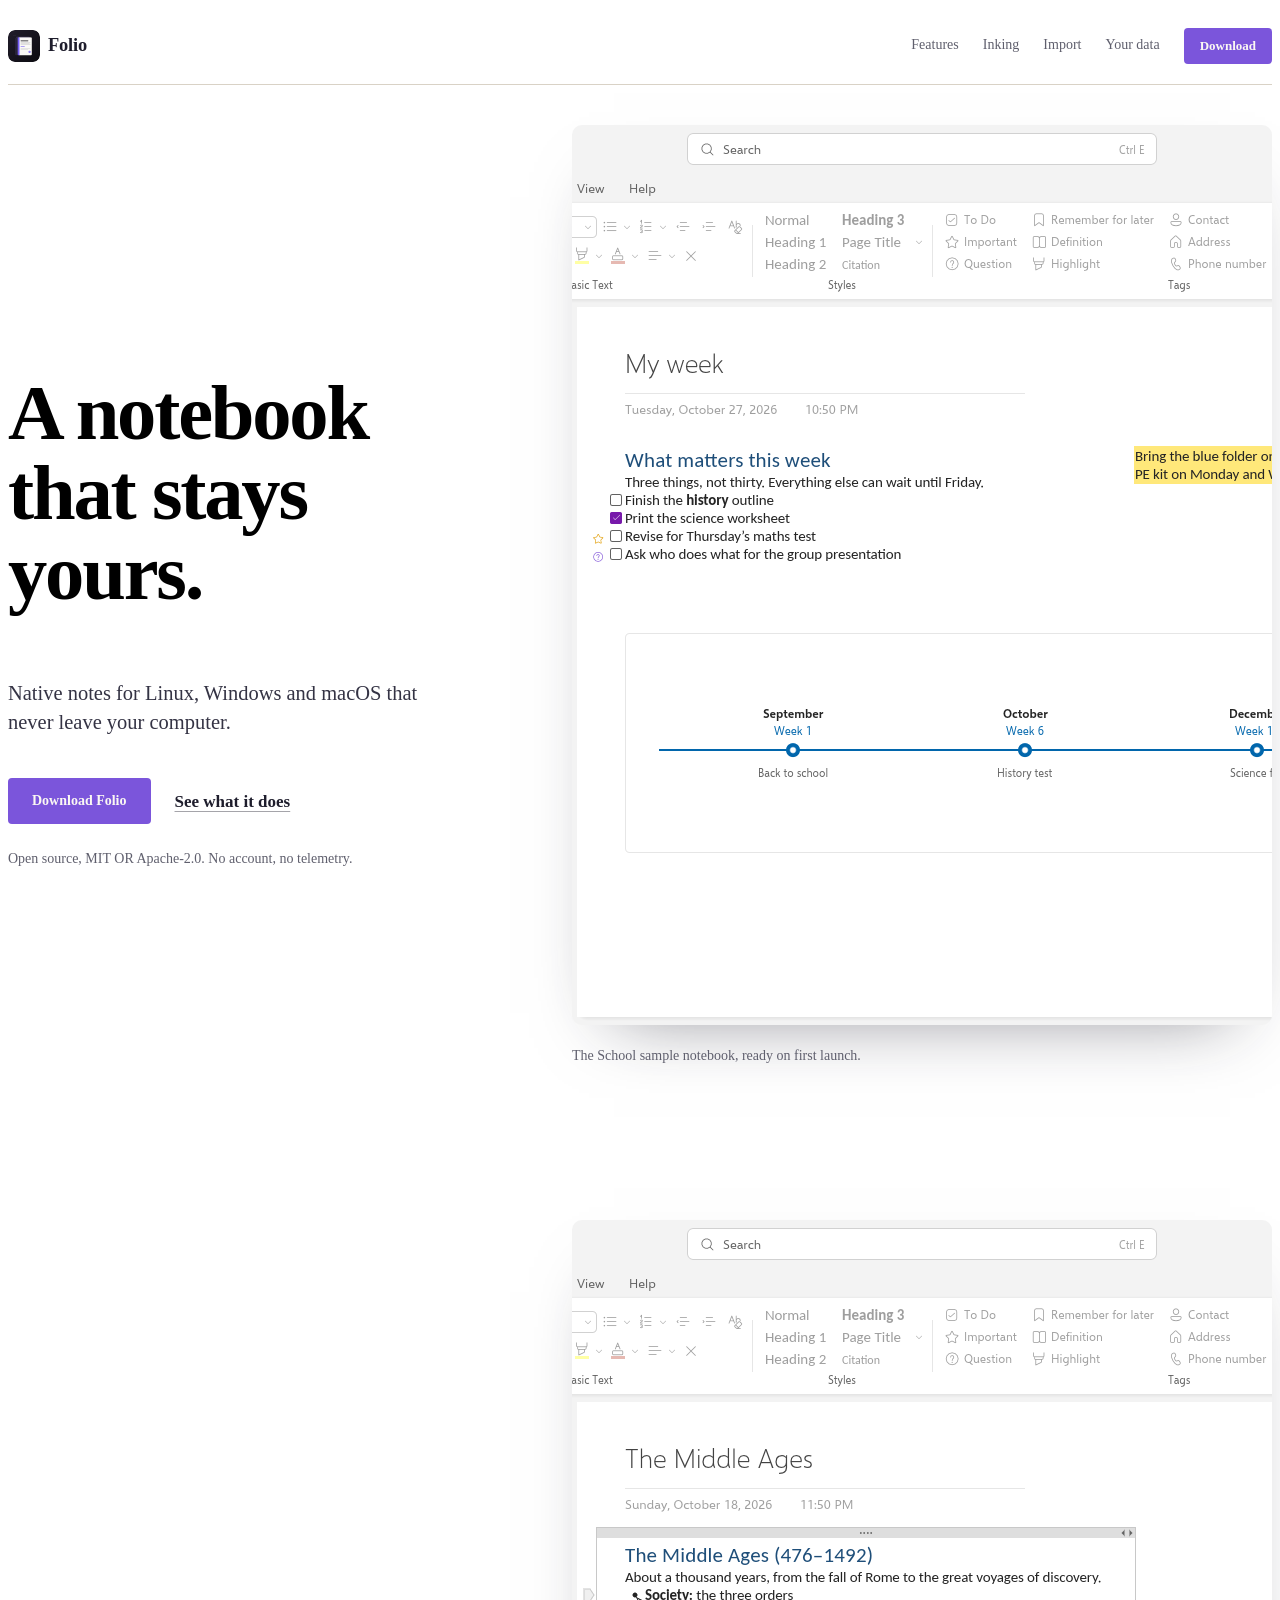
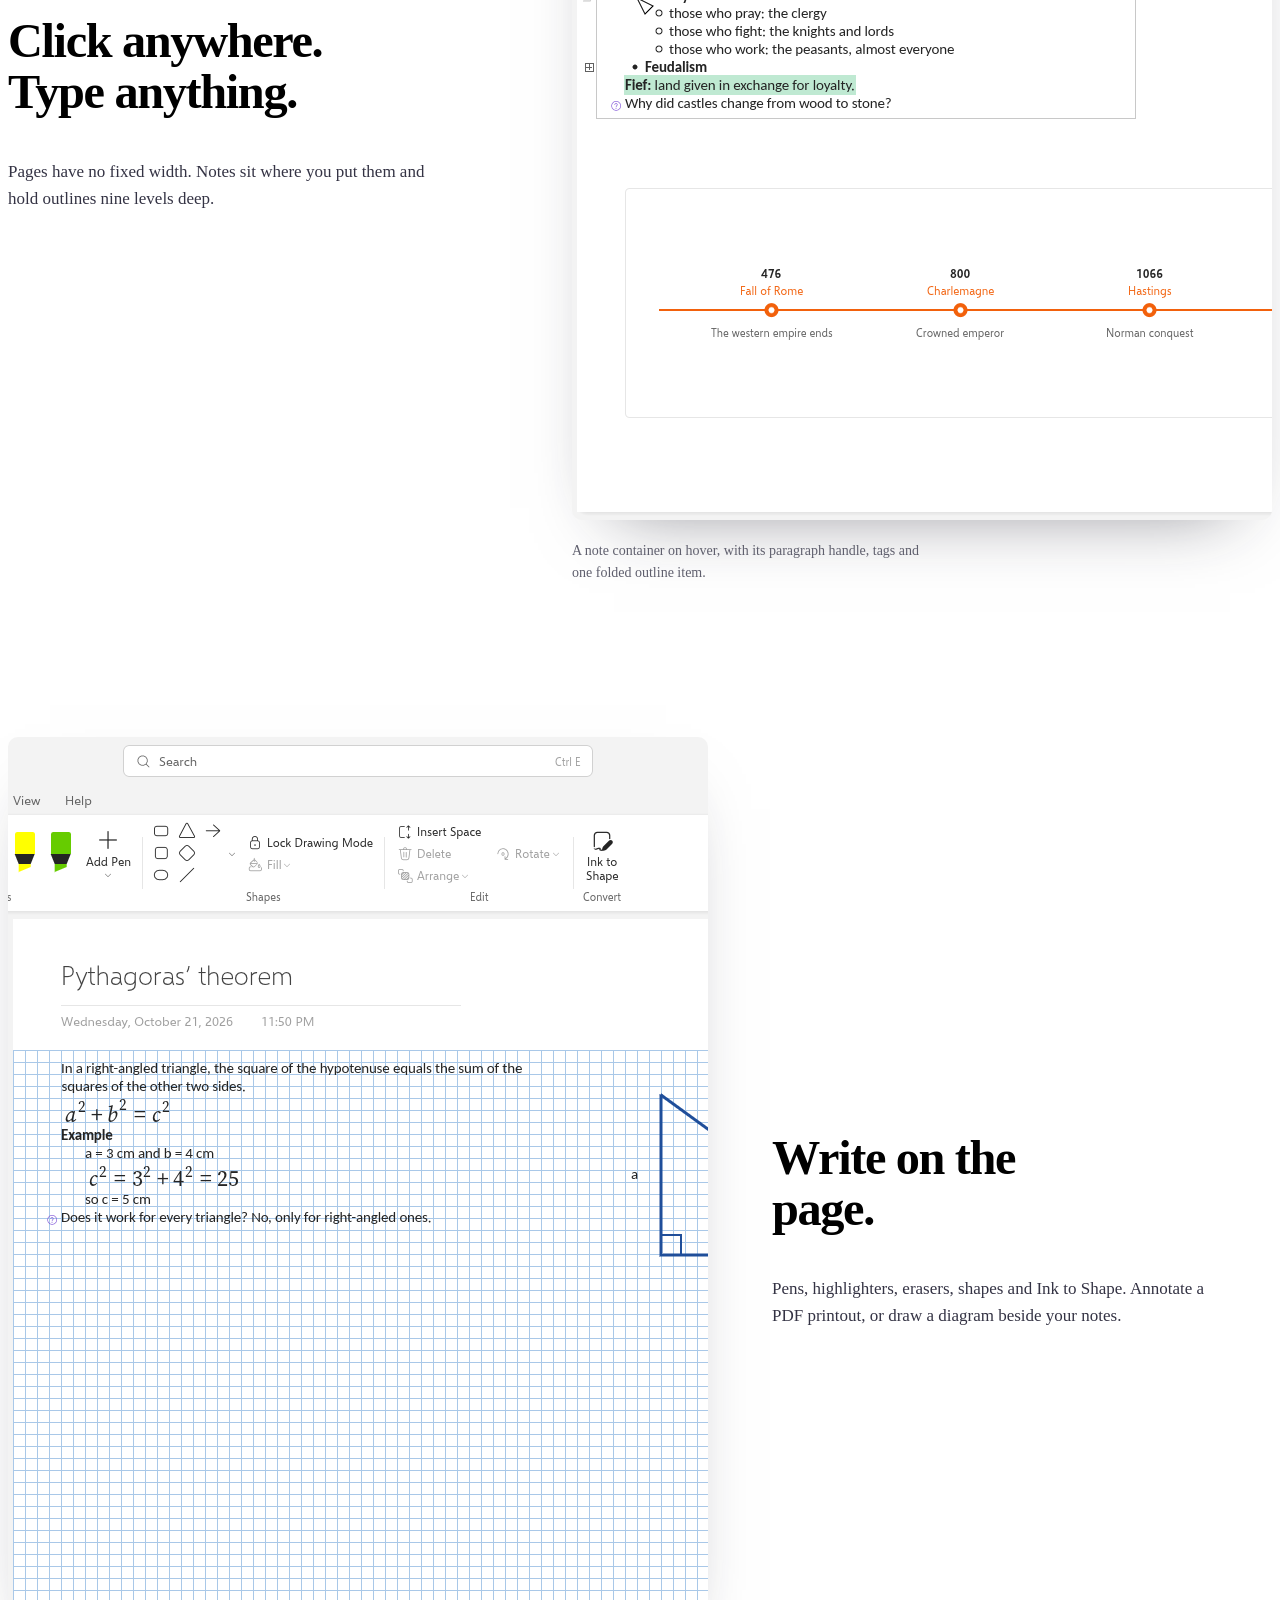
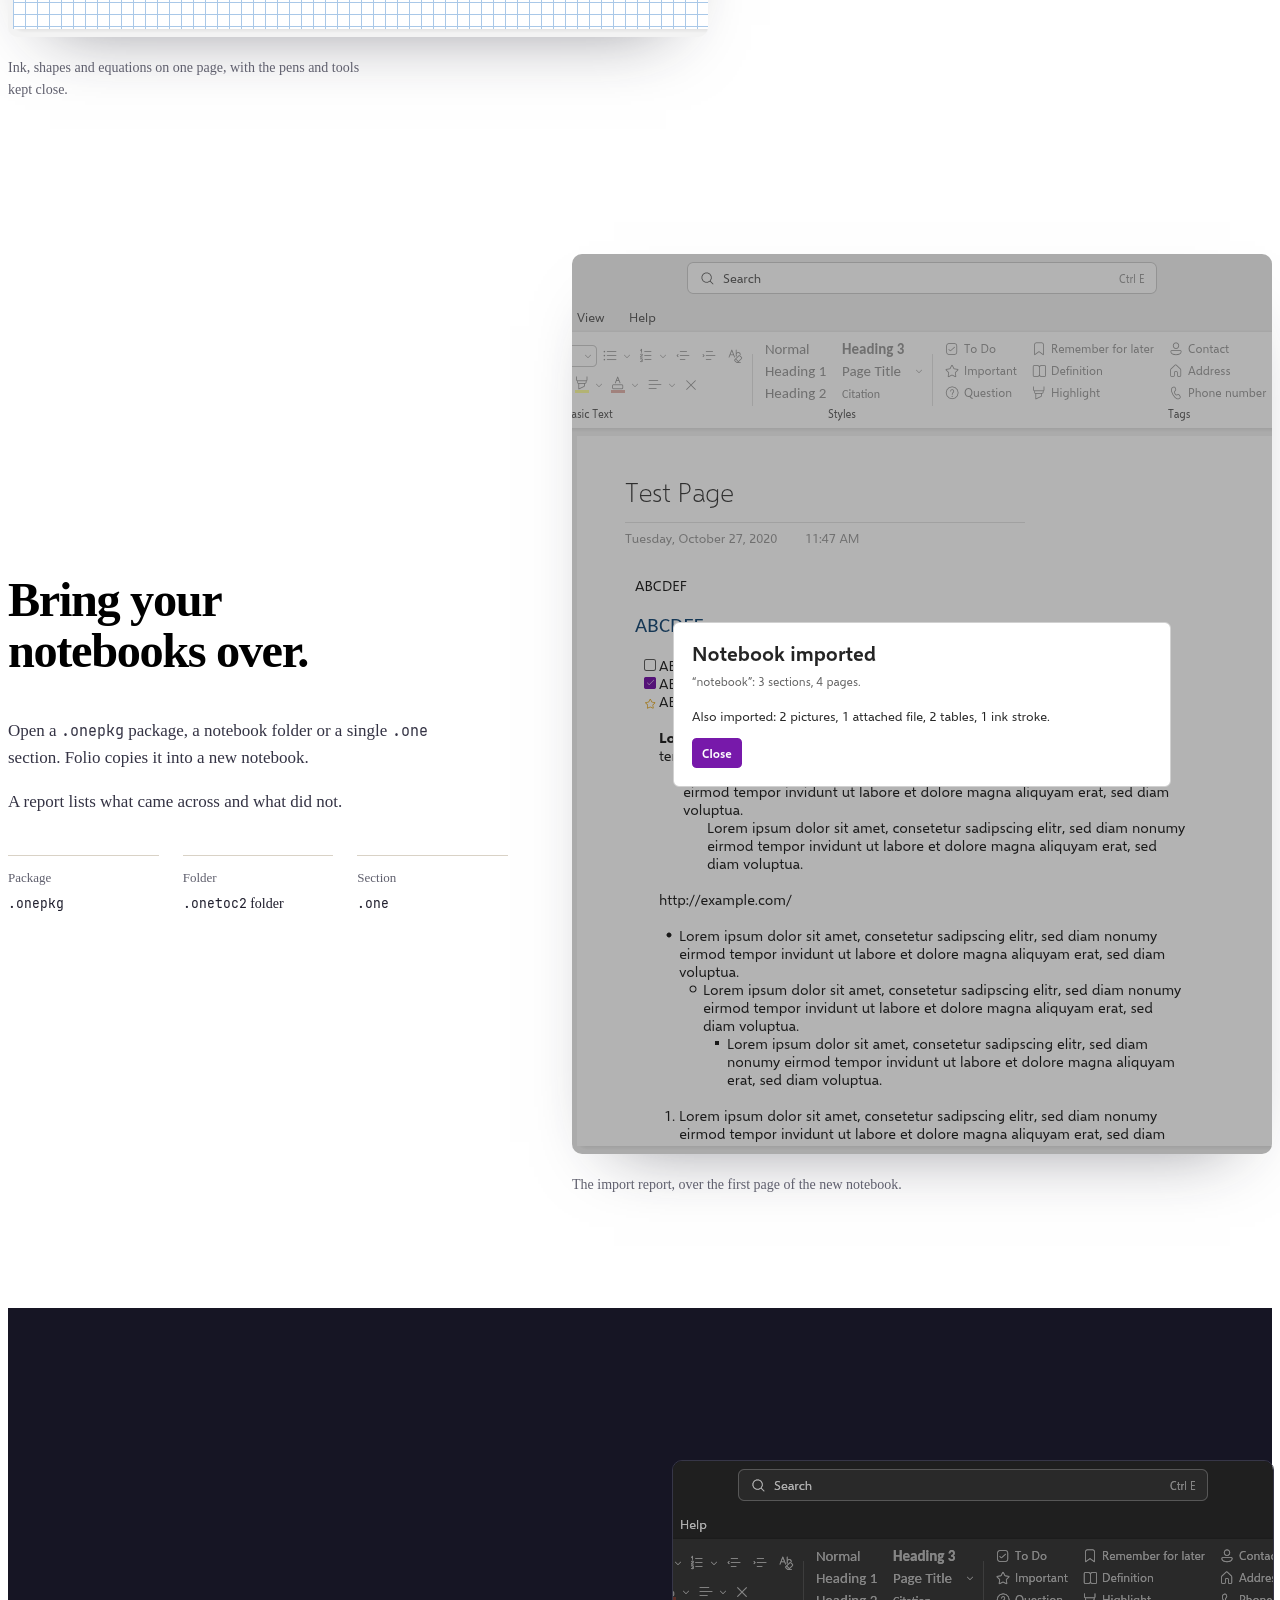
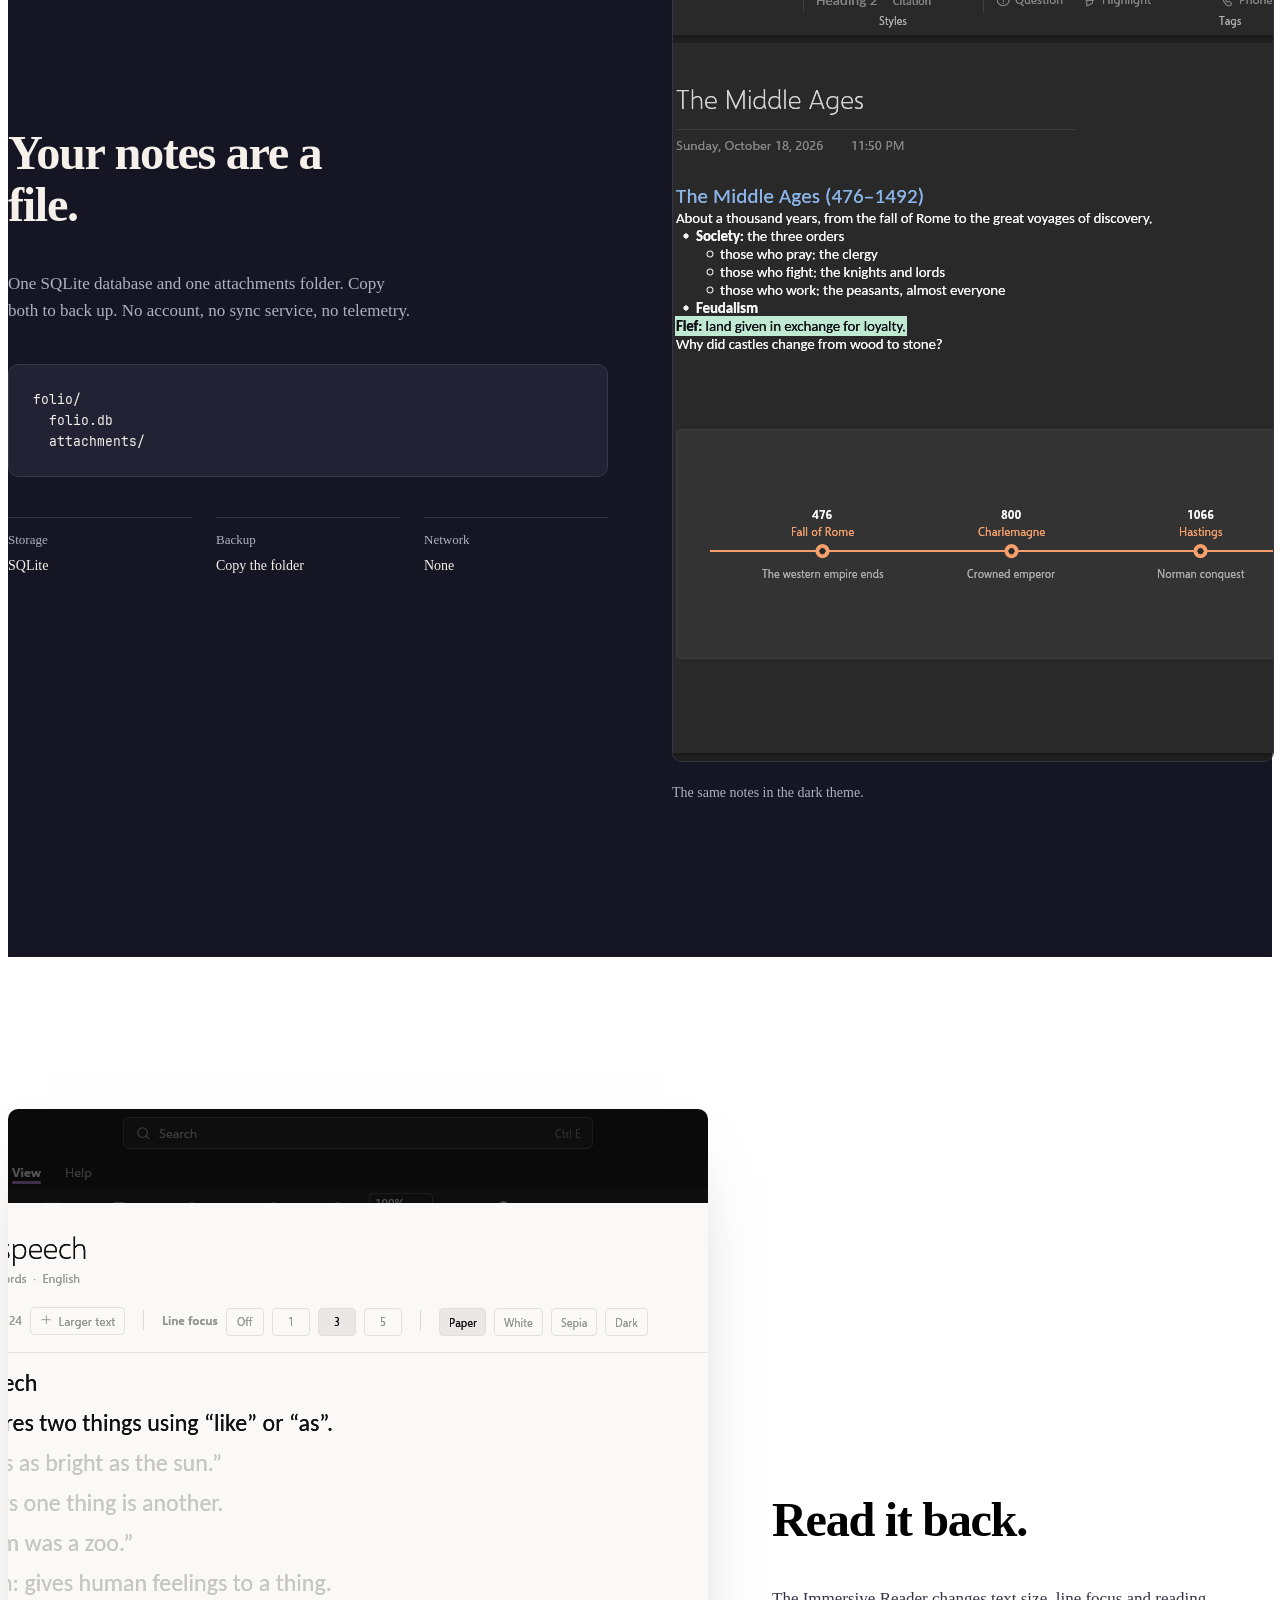
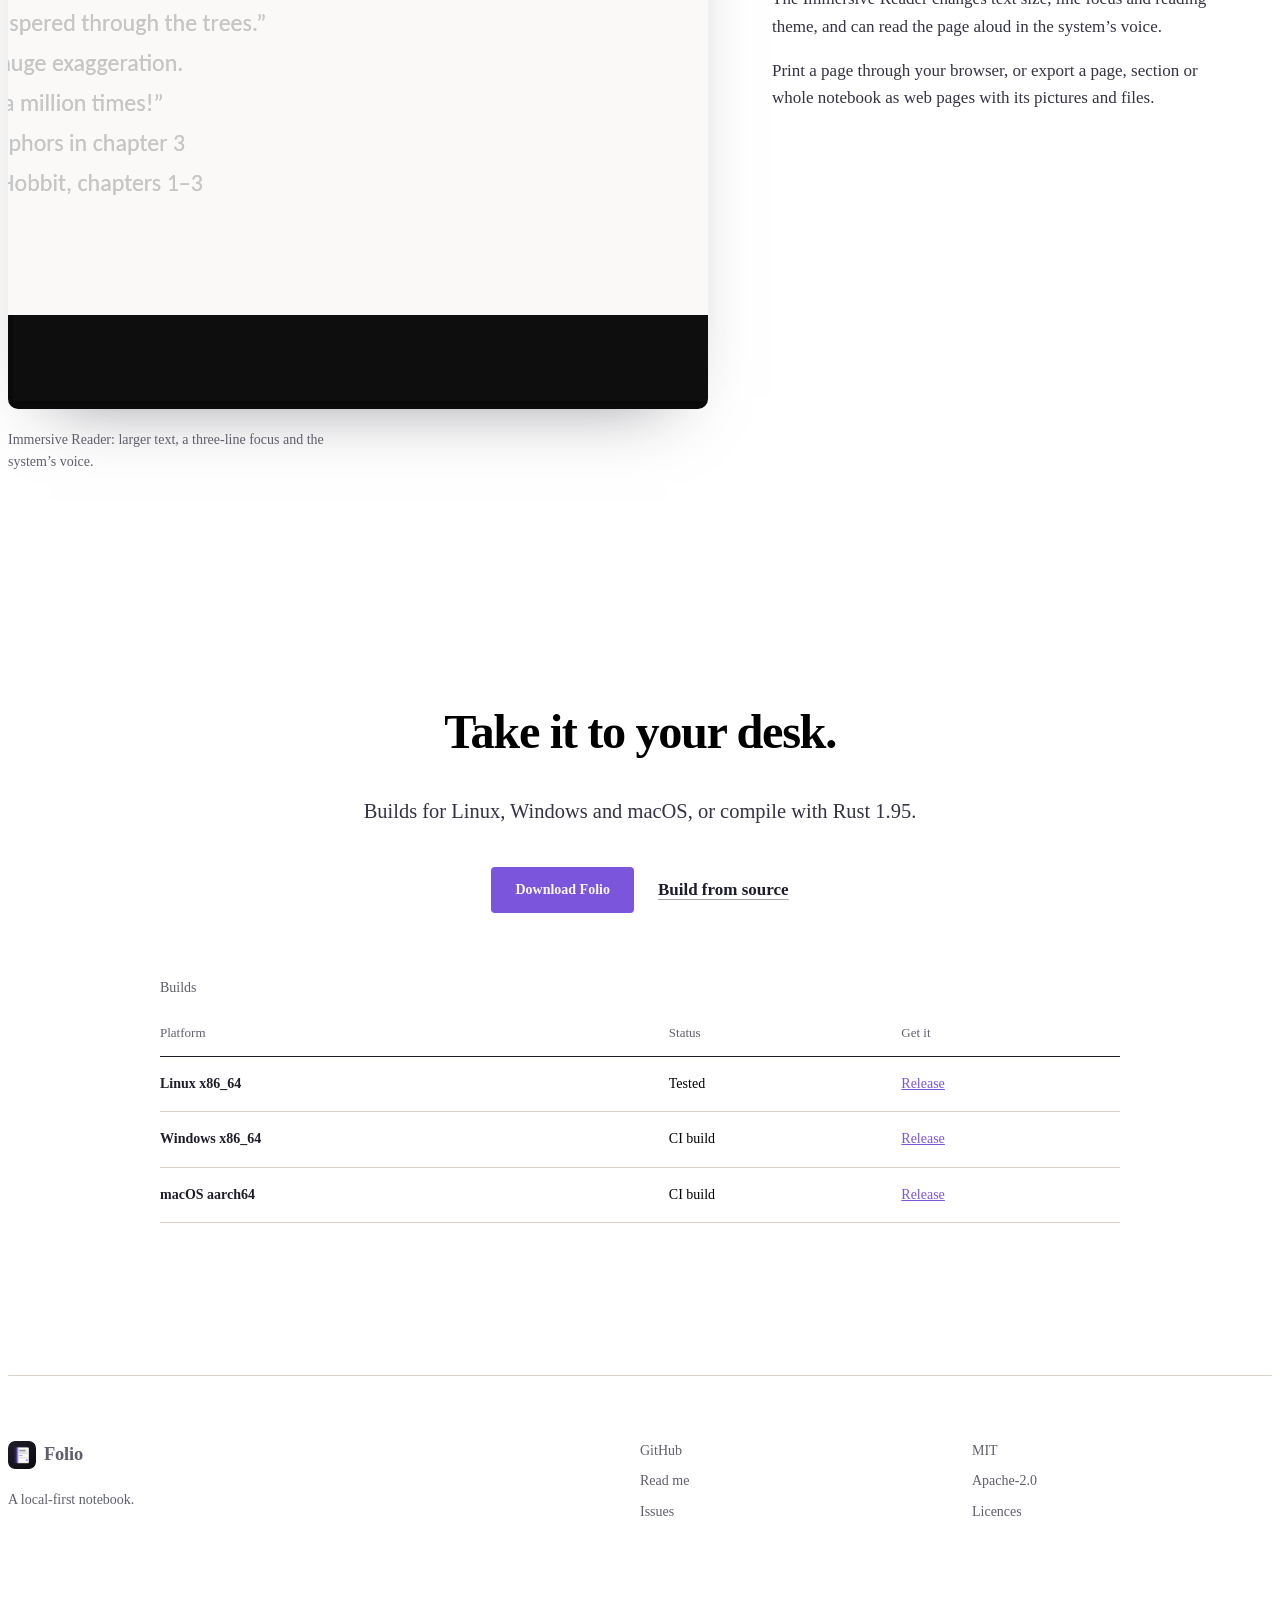
==== site/index.html @ e756de4c "Folio: a local-first notebook for Linux, Windows and macOS" ====
<!doctype html>
<html lang="en">
<head>
  <meta charset="utf-8">
  <meta name="viewport" content="width=device-width, initial-scale=1">
  <title>Folio: a notebook that stays yours</title>
  <meta name="description" content="Folio is a local-first notebook for Linux, Windows and macOS. Native Rust, free-form pages, ink and PDF printouts. No account, no telemetry.">
  <meta name="theme-color" content="#f6f2ea">
  <link rel="canonical" href="https://moshemalawach.github.io/folio/">
  <meta property="og:type" content="website">
  <meta property="og:title" content="Folio: a notebook that stays yours">
  <meta property="og:description" content="A local-first notebook for Linux, Windows and macOS. No account, no cloud, no telemetry.">
  <meta property="og:url" content="https://moshemalawach.github.io/folio/">
  <meta property="og:image" content="https://moshemalawach.github.io/folio/assets/images/folio-light.png">
  <meta name="twitter:card" content="summary_large_image">
  <link rel="icon" href="assets/icon.png" type="image/png">
  <link rel="stylesheet" href="styles.css">
</head>
<body>
  <a class="skip-link" href="#main">Skip to content</a>

  <header class="masthead">
    <div class="container masthead__inner">
      <a class="brand" href="./" aria-label="Folio home">
        <img src="assets/icon.png" alt="" width="32" height="32">
        <span>Folio</span>
      </a>
      <nav class="site-nav" aria-label="Primary">
        <a href="#features">Features</a>
        <a class="site-nav__optional" href="#ink">Inking</a>
        <a class="site-nav__optional" href="#import">Import</a>
        <a href="#data">Your data</a>
        <a class="button button--small" href="https://github.com/moshemalawach/folio/releases/latest">Download</a>
      </nav>
    </div>
  </header>

  <main id="main">
    <section class="hero container" aria-labelledby="hero-title">
      <div class="hero__copy">
        <h1 id="hero-title">A notebook that stays yours.</h1>
        <p class="lede">Native notes for Linux, Windows and macOS that never leave your computer.</p>
        <div class="actions">
          <a class="button" href="https://github.com/moshemalawach/folio/releases/latest">Download Folio</a>
          <a class="text-link" href="#features">See what it does</a>
        </div>
        <p class="fineprint">Open source, MIT OR Apache-2.0. No account, no telemetry.</p>
      </div>
      <figure class="hero__shot">
        <img src="assets/images/folio-light.png" width="1440" height="900" alt="Folio’s light window on the School notebook: a to-do list with one box ticked, highlighted reminders, a red ink star and a timeline of the term.">
        <figcaption>The School sample notebook, ready on first launch.</figcaption>
      </figure>
    </section>

    <section id="features" class="feature container" aria-labelledby="features-title">
      <div class="feature__copy">
        <h2 id="features-title">Click anywhere. Type anything.</h2>
        <p>Pages have no fixed width. Notes sit where you put them and hold outlines nine levels deep.</p>
      </div>
      <figure class="shot">
        <img src="assets/images/folio-outline.png" width="1440" height="900" loading="lazy" decoding="async" alt="A note in Folio with its grab bar and paragraph handle in the margin, tags beside the text and a folded outline item.">
        <figcaption>A note container on hover, with its paragraph handle, tags and one folded outline item.</figcaption>
      </figure>
    </section>

    <section id="ink" class="feature feature--reverse container" aria-labelledby="ink-title">
      <div class="feature__copy">
        <h2 id="ink-title">Write on the page.</h2>
        <p>Pens, highlighters, erasers, shapes and Ink to Shape. Annotate a PDF printout, or draw a diagram beside your notes.</p>
      </div>
      <figure class="shot">
        <img src="assets/images/folio-draw.png" width="1440" height="900" loading="lazy" decoding="async" alt="The Draw tab open over a hand-drawn right triangle and two built-up equations on small-grid paper.">
        <figcaption>Ink, shapes and equations on one page, with the pens and tools kept close.</figcaption>
      </figure>
    </section>

    <section id="import" class="feature container" aria-labelledby="import-title">
      <div class="feature__copy">
        <h2 id="import-title">Bring your notebooks over.</h2>
        <p>Open a <code>.onepkg</code> package, a notebook folder or a single <code>.one</code> section. Folio copies it into a new notebook.</p>
        <p>A report lists what came across and what did not.</p>
        <dl class="facts">
          <div>
            <dt>Package</dt>
            <dd><code>.onepkg</code></dd>
          </div>
          <div>
            <dt>Folder</dt>
            <dd><code>.onetoc2</code> folder</dd>
          </div>
          <div>
            <dt>Section</dt>
            <dd><code>.one</code></dd>
          </div>
        </dl>
      </div>
      <figure class="shot">
        <img src="assets/images/folio-import.png" width="1440" height="900" loading="lazy" decoding="async" alt="A dialog reporting a notebook import: 3 sections, 4 pages, 2 pictures, 1 attached file, 2 tables and 1 ink stroke.">
        <figcaption>The import report, over the first page of the new notebook.</figcaption>
      </figure>
    </section>

    <section id="data" class="band" aria-labelledby="data-title">
      <div class="container band__inner">
        <div class="band__copy">
          <h2 id="data-title">Your notes are a file.</h2>
          <p>One SQLite database and one attachments folder. Copy both to back up. No account, no sync service, no telemetry.</p>
          <pre class="file-tree" aria-label="The data folder: folio.db and attachments"><code>folio/
  folio.db
  attachments/</code></pre>
          <dl class="facts facts--night">
            <div>
              <dt>Storage</dt>
              <dd>SQLite</dd>
            </div>
            <div>
              <dt>Backup</dt>
              <dd>Copy the folder</dd>
            </div>
            <div>
              <dt>Network</dt>
              <dd>None</dd>
            </div>
          </dl>
        </div>
        <figure class="shot shot--night">
          <img src="assets/images/folio-dark.png" width="1440" height="900" loading="lazy" decoding="async" alt="Folio in dark mode: a folded outline, tags in the margin and a frise of four dates from 476 to 1347.">
          <figcaption>The same notes in the dark theme.</figcaption>
        </figure>
      </div>
    </section>

    <section class="feature feature--reverse container" aria-labelledby="reader-title">
      <div class="feature__copy">
        <h2 id="reader-title">Read it back.</h2>
        <p>The Immersive Reader changes text size, line focus and reading theme, and can read the page aloud in the system’s voice.</p>
        <p>Print a page through your browser, or export a page, section or whole notebook as web pages with its pictures and files.</p>
      </div>
      <figure class="shot">
        <img src="assets/images/folio-reader.png" width="1440" height="900" loading="lazy" decoding="async" alt="The Immersive Reader showing the Figures of speech page in the Paper theme with a three-line focus and reading controls.">
        <figcaption>Immersive Reader: larger text, a three-line focus and the system’s voice.</figcaption>
      </figure>
    </section>

    <section class="download container" aria-labelledby="download-title">
      <h2 id="download-title">Take it to your desk.</h2>
      <p class="lede">Builds for Linux, Windows and macOS, or compile with Rust 1.95.</p>
      <div class="actions actions--centre">
        <a class="button" href="https://github.com/moshemalawach/folio/releases/latest">Download Folio</a>
        <a class="text-link" href="https://github.com/moshemalawach/folio#build-and-run">Build from source</a>
      </div>
      <table class="platforms">
        <caption>Builds</caption>
        <thead>
          <tr>
            <th scope="col">Platform</th>
            <th scope="col">Status</th>
            <th scope="col">Get it</th>
          </tr>
        </thead>
        <tbody>
          <tr>
            <td>Linux x86_64</td>
            <td>Tested</td>
            <td><a href="https://github.com/moshemalawach/folio/releases/latest">Release</a></td>
          </tr>
          <tr>
            <td>Windows x86_64</td>
            <td>CI build</td>
            <td><a href="https://github.com/moshemalawach/folio/releases/latest">Release</a></td>
          </tr>
          <tr>
            <td>macOS aarch64</td>
            <td>CI build</td>
            <td><a href="https://github.com/moshemalawach/folio/releases/latest">Release</a></td>
          </tr>
        </tbody>
      </table>
    </section>
  </main>

  <footer class="footer">
    <div class="container footer__inner">
      <div class="footer__brand">
        <a class="brand" href="./" aria-label="Folio home">
          <img src="assets/icon.png" alt="" width="28" height="28">
          <span>Folio</span>
        </a>
        <p>A local-first notebook.</p>
      </div>
      <nav class="footer__links" aria-label="Project">
        <a href="https://github.com/moshemalawach/folio">GitHub</a>
        <a href="https://github.com/moshemalawach/folio#readme">Read me</a>
        <a href="https://github.com/moshemalawach/folio/issues">Issues</a>
      </nav>
      <div class="footer__legal">
        <a href="https://github.com/moshemalawach/folio/blob/main/LICENSE-MIT">MIT</a>
        <a href="https://github.com/moshemalawach/folio/blob/main/LICENSE-APACHE">Apache-2.0</a>
        <a href="licenses.html">Licences</a>
      </div>
    </div>
  </footer>
</body>
</html>
---- site/styles.css ----
/* Hallmark · shape: Split Desk · genre: editorial · theme: custom · job: download · idea: "A quiet product page built around the real app, not a feature grid." · vibe: "warm paper, indigo ink, desk-side calm"
 * paper: oklch(97.2% 0.012 84) · accent: oklch(56% 0.196 292) · display: Source Serif 4 · body: Selawik · hero: headline left, real app window right · nav: wordmark and quiet links, download at the end · footer: mast with source, issues and licences · imagery: the product's own screenshots · signature: the app window on paper, with the sample notebook open
 * axes: light/roman-serif/chromatic-indigo · posture: Split · contrast: pass · fold: pass · v2.0.0 */
/* Hallmark · pre-emit critique: P5 H4 E4 S5 R4 V4 · weakest: E, the first draft stacked six screenshots like a gallery; cut to four below the hero and let the type carry the rest */
@import url("./tokens.css");
@import url("./base.css");

@font-face {
  font-family: "Selawik";
  src: url("assets/fonts/Selawik-Regular.ttf") format("truetype");
  font-weight: 400;
  font-style: normal;
  font-display: swap;
}
@font-face {
  font-family: "Selawik";
  src: url("assets/fonts/Selawik-Semibold.ttf") format("truetype");
  font-weight: 600;
  font-style: normal;
  font-display: swap;
}
@font-face {
  font-family: "Source Serif 4";
  src: url("assets/fonts/SourceSerif4-Regular.ttf") format("truetype");
  font-weight: 400;
  font-style: normal;
  font-display: swap;
}
@font-face {
  font-family: "Source Serif 4";
  src: url("assets/fonts/SourceSerif4-Bold.ttf") format("truetype");
  font-weight: 600;
  font-style: normal;
  font-display: swap;
}
@font-face {
  font-family: "JetBrains Mono";
  src: url("assets/fonts/JetBrainsMono-Regular.ttf") format("truetype");
  font-weight: 400;
  font-style: normal;
  font-display: swap;
}

body {
  font-size: var(--text-md);
  line-height: 1.6;
}

.skip-link {
  position: absolute;
  left: var(--space-lg);
  top: var(--space-sm);
  z-index: var(--z-tooltip);
  transform: translateY(-240%);
  background: var(--color-accent);
  color: var(--color-accent-ink);
  padding: var(--space-sm) var(--space-md);
  border-radius: 4px;
  text-decoration: none;
  font-size: var(--text-sm);
  font-weight: 600;
}
.skip-link:focus {
  transform: none;
}

h1 {
  font-size: var(--text-display);
  line-height: 1.02;
  letter-spacing: var(--tracking-display);
  max-width: 11ch;
}
h2 {
  font-size: var(--text-section);
  line-height: 1.06;
  letter-spacing: var(--tracking-display);
  max-width: 14ch;
}
h3 {
  font-size: var(--text-lg);
  line-height: 1.25;
  letter-spacing: -0.015em;
}

.masthead {
  border-bottom: var(--rule-hair) solid var(--color-rule);
}
.masthead__inner {
  display: flex;
  align-items: center;
  justify-content: space-between;
  gap: var(--space-lg);
  min-height: 76px;
}
.brand {
  display: inline-flex;
  align-items: center;
  gap: var(--space-xs);
  color: var(--color-ink);
  text-decoration: none;
  font-weight: 600;
  font-size: 1.15rem;
  letter-spacing: -0.01em;
}
.brand img {
  border-radius: 7px;
}
.site-nav {
  display: flex;
  align-items: center;
  gap: var(--space-lg);
  font-size: var(--text-sm);
}
.site-nav a:not(.button) {
  color: var(--color-muted);
  text-decoration: none;
  padding-block: var(--space-xs);
  border-bottom: var(--rule-hair) solid transparent;
}
.site-nav a:not(.button):hover {
  color: var(--color-ink);
  border-bottom-color: var(--color-ink);
}

.button {
  display: inline-flex;
  align-items: center;
  justify-content: center;
  min-height: 46px;
  padding: 0 var(--space-lg);
  background: var(--color-accent);
  color: var(--color-accent-ink);
  border-radius: 4px;
  text-decoration: none;
  font-weight: 600;
  font-size: var(--text-sm);
  line-height: 1;
}
.button:hover {
  background: color-mix(in oklab, var(--color-accent) 88%, var(--color-ink));
}
.button:active {
  transform: translateY(1px);
}
.button--small {
  min-height: 36px;
  padding: 0 var(--space-md);
  font-size: var(--text-xs);
}

.text-link {
  color: var(--color-ink);
  text-decoration: underline;
  text-decoration-thickness: 1px;
  text-decoration-color: color-mix(in oklab, var(--color-ink) 40%, transparent);
  text-underline-offset: 4px;
  font-weight: 600;
}
.text-link:hover {
  color: var(--color-accent);
  text-decoration-color: currentColor;
}

.hero {
  display: grid;
  grid-template-columns: minmax(0, 5fr) minmax(0, 7fr);
  gap: var(--space-2xl);
  align-items: center;
  padding-block: var(--space-xl) 0;
}
.hero__copy {
  max-width: 560px;
}
.lede {
  margin-top: var(--space-lg);
  font-size: var(--text-lead);
  line-height: 1.45;
  color: var(--color-ink-2);
  max-width: 40ch;
}
.actions {
  display: flex;
  flex-wrap: wrap;
  align-items: center;
  gap: var(--space-lg);
  margin-top: var(--space-xl);
}
.fineprint {
  margin-top: var(--space-lg);
  color: var(--color-muted);
  font-size: var(--text-sm);
}

.hero__shot,
.shot {
  margin: 0;
}
.hero__shot img,
.shot img {
  width: 100%;
  aspect-ratio: 16 / 10;
  object-fit: cover;
  border-radius: var(--radius-card);
  box-shadow: var(--shadow-card);
  background: var(--color-paper-2);
}
figcaption {
  margin-top: var(--space-sm);
  color: var(--color-muted);
  font-size: var(--text-sm);
  max-width: 52ch;
}

.feature {
  display: grid;
  grid-template-columns: minmax(0, 5fr) minmax(0, 7fr);
  gap: var(--space-2xl);
  align-items: center;
  padding-block: var(--section-gap) 0;
}
.feature--reverse {
  grid-template-columns: minmax(0, 7fr) minmax(0, 5fr);
}
.feature--reverse .feature__copy {
  order: 2;
}
.feature--reverse .shot {
  order: 1;
}
.feature__copy p {
  margin-top: var(--space-lg);
  color: var(--color-ink-2);
  max-width: 52ch;
}
.feature__copy p + p {
  margin-top: var(--space-md);
}
code {
  font-family: var(--font-mono);
  font-size: 0.9em;
}

.facts {
  display: grid;
  grid-template-columns: repeat(3, minmax(0, 1fr));
  gap: var(--space-lg);
  margin: var(--space-xl) 0 0;
}
.facts div {
  border-top: var(--rule-hair) solid var(--color-rule);
  padding-top: var(--space-sm);
}
.facts dt {
  color: var(--color-muted);
  font-size: var(--text-xs);
}
.facts dd {
  margin: var(--space-2xs) 0 0;
  color: var(--color-ink);
  font-size: var(--text-sm);
}

.band {
  margin-top: var(--section-gap-s);
  background: var(--color-night);
  color: var(--color-night-ink);
  padding-block: var(--section-gap);
}
.band__inner {
  display: grid;
  grid-template-columns: minmax(0, 6fr) minmax(0, 6fr);
  gap: var(--space-2xl);
  align-items: center;
}
.band h2 {
  color: var(--color-night-ink);
}
.band__copy p {
  margin-top: var(--space-lg);
  color: var(--color-night-muted);
  max-width: 48ch;
}
.band code {
  color: var(--color-night-ink);
}
.file-tree {
  margin: var(--space-xl) 0 0;
  padding: var(--space-lg);
  background: var(--color-night-2);
  border: var(--rule-hair) solid var(--color-night-rule);
  border-radius: var(--radius-card);
  color: var(--color-night-ink);
  font-family: var(--font-mono);
  font-size: var(--text-sm);
  line-height: 1.5;
  overflow-x: auto;
}
.facts--night div {
  border-top-color: var(--color-night-rule);
}
.facts--night dt {
  color: var(--color-night-muted);
}
.facts--night dd {
  color: var(--color-night-ink);
}
.shot--night img {
  border: var(--rule-hair) solid var(--color-night-rule);
  box-shadow: none;
}
.shot--night figcaption {
  color: var(--color-night-muted);
}

.legal {
  max-width: 900px;
  padding-block: var(--space-3xl);
}
.legal h1 {
  font-size: var(--text-section);
  max-width: none;
}
.legal p {
  margin-top: var(--space-lg);
  color: var(--color-ink-2);
}
.legal ul {
  list-style: none;
  margin: var(--space-xl) 0 0;
  padding: 0;
  border-top: var(--rule-hair) solid var(--color-rule);
}
.legal li {
  display: flex;
  flex-wrap: wrap;
  justify-content: space-between;
  gap: var(--space-lg);
  padding-block: var(--space-sm);
  border-bottom: var(--rule-hair) solid var(--color-rule);
  font-size: var(--text-sm);
}
.legal a {
  color: var(--color-accent);
}

.download {
  padding-block: var(--section-gap-l) var(--section-gap);
  text-align: center;
}
.download h2 {
  max-width: none;
}
.download .lede {
  margin-inline: auto;
  max-width: 62ch;
}
.actions--centre {
  justify-content: center;
}
.platforms {
  width: 100%;
  max-width: 960px;
  margin: var(--space-2xl) auto 0;
  border-collapse: collapse;
  text-align: left;
}
.platforms caption {
  text-align: left;
  color: var(--color-muted);
  font-size: var(--text-sm);
  padding-bottom: var(--space-sm);
}
.platforms th {
  color: var(--color-muted);
  font-size: var(--text-xs);
  font-weight: 400;
  padding: var(--space-sm) 0;
  border-bottom: var(--rule-hair) solid var(--color-ink);
}
.platforms td {
  padding: var(--space-md) 0;
  border-bottom: var(--rule-hair) solid var(--color-rule);
  font-size: var(--text-sm);
}
.platforms td:first-child {
  color: var(--color-ink);
  font-weight: 600;
}
.platforms a {
  color: var(--color-accent);
}

.footer {
  border-top: var(--rule-hair) solid var(--color-rule);
  padding-block: var(--space-2xl);
}
.footer__inner {
  display: grid;
  grid-template-columns: minmax(0, 2fr) minmax(0, 1fr) minmax(0, 1fr);
  gap: var(--gap-columns);
  align-items: start;
}
.footer__brand p {
  margin-top: var(--space-sm);
  color: var(--color-muted);
  font-size: var(--text-sm);
  max-width: 32ch;
}
.footer__links,
.footer__legal {
  display: flex;
  flex-direction: column;
  gap: var(--space-xs);
  font-size: var(--text-sm);
}
.footer a {
  color: var(--color-muted);
  text-decoration: none;
  width: fit-content;
}
.footer a:hover {
  color: var(--color-ink);
  text-decoration: underline;
}

@media (max-width: 960px) {
  .hero,
  .feature,
  .feature--reverse,
  .band__inner {
    grid-template-columns: minmax(0, 1fr);
  }
  .feature--reverse .feature__copy,
  .feature--reverse .shot {
    order: initial;
  }
  .hero {
    padding-block: var(--space-xl) var(--section-gap-s);
  }
  .feature {
    padding-block: var(--section-gap-s) 0;
  }
  .band {
    padding-block: var(--section-gap-s);
  }
  .download {
    padding-block: var(--section-gap-s) var(--section-gap);
  }
  .footer__inner {
    grid-template-columns: minmax(0, 1fr) minmax(0, 1fr);
  }
  .footer__brand {
    grid-column: 1 / -1;
  }
}
@media (max-width: 700px) {
  .site-nav__optional {
    display: none;
  }
  .site-nav {
    gap: var(--space-md);
  }
  .masthead__inner {
    min-height: 64px;
  }
  h1 {
    max-width: 12ch;
  }
  .facts {
    grid-template-columns: minmax(0, 1fr);
    gap: var(--space-sm);
  }
  .footer__inner {
    grid-template-columns: minmax(0, 1fr);
  }
}
@media (max-width: 480px) {
  .site-nav a:not(.button) {
    display: none;
  }
  .actions {
    flex-direction: column;
    align-items: stretch;
  }
  .actions .button,
  .actions .text-link {
    justify-content: center;
    text-align: center;
  }
  .actions .text-link {
    padding-block: var(--space-xs);
  }
}
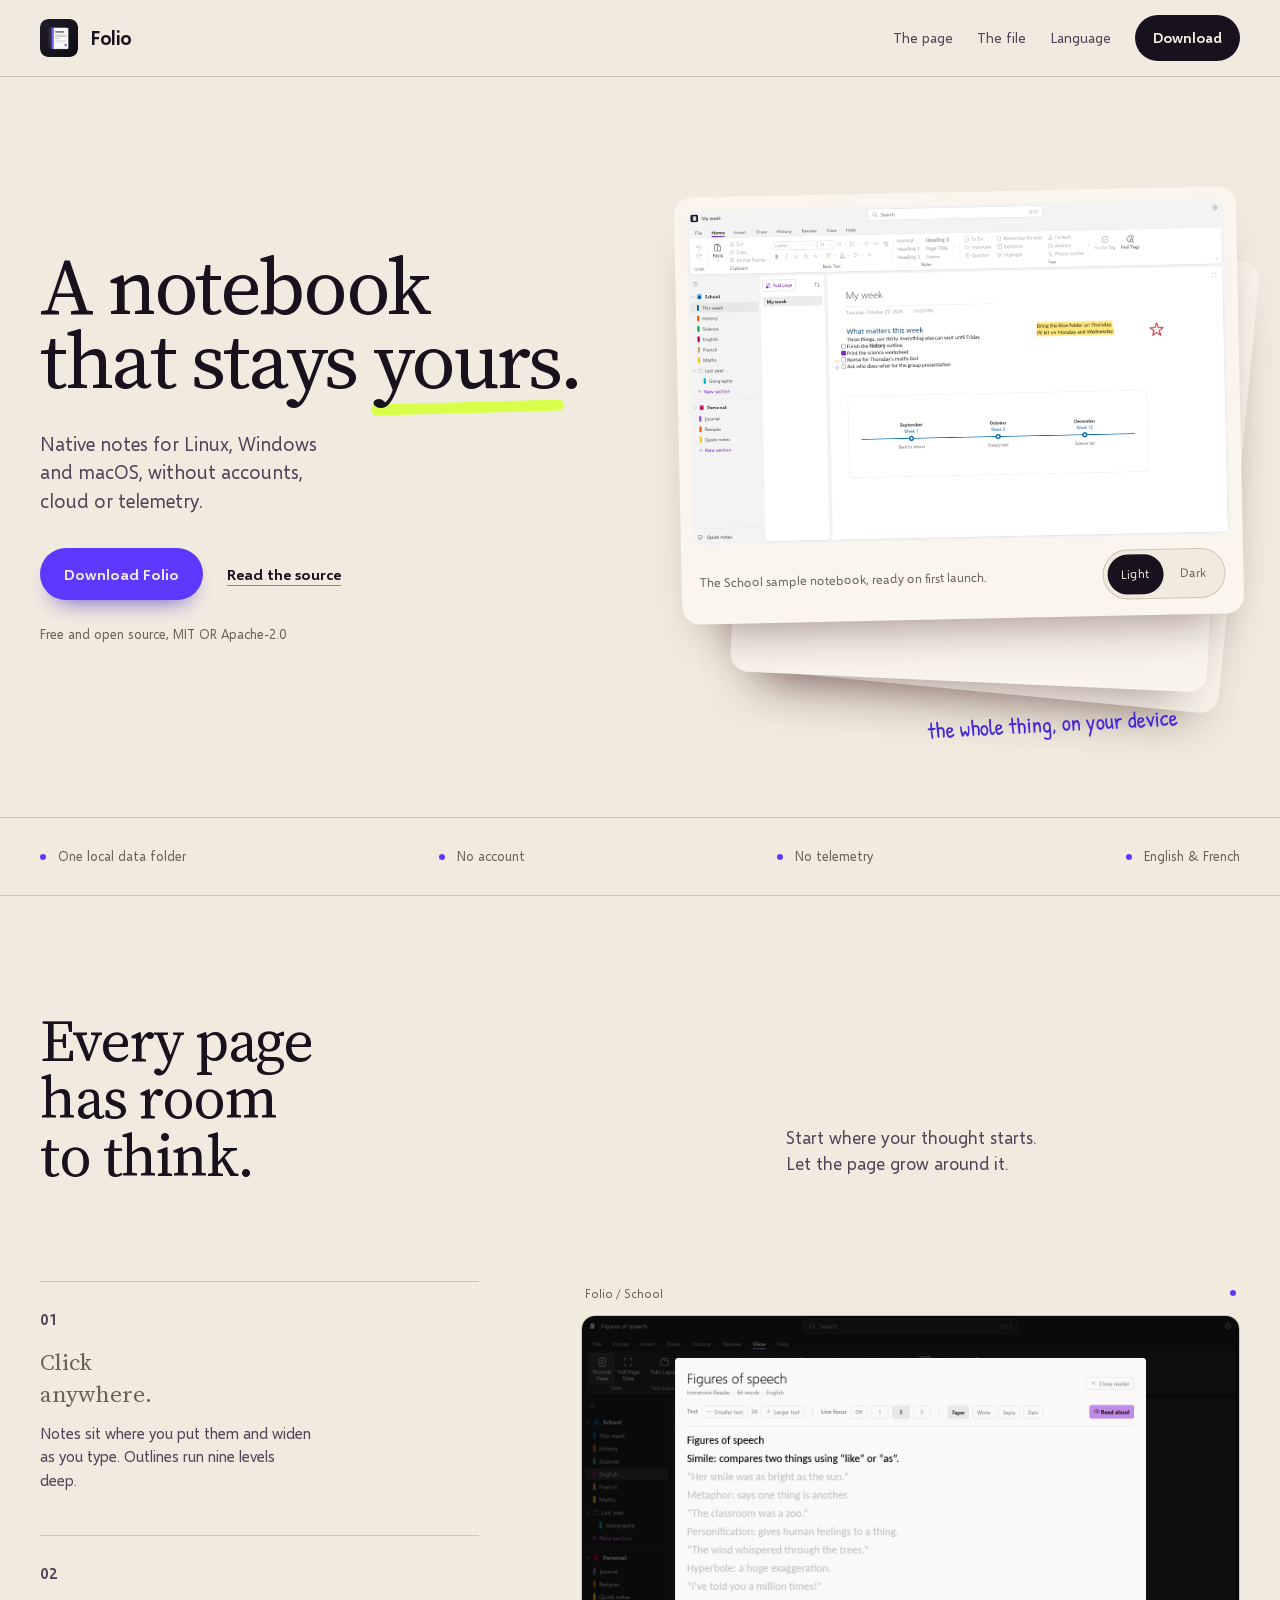
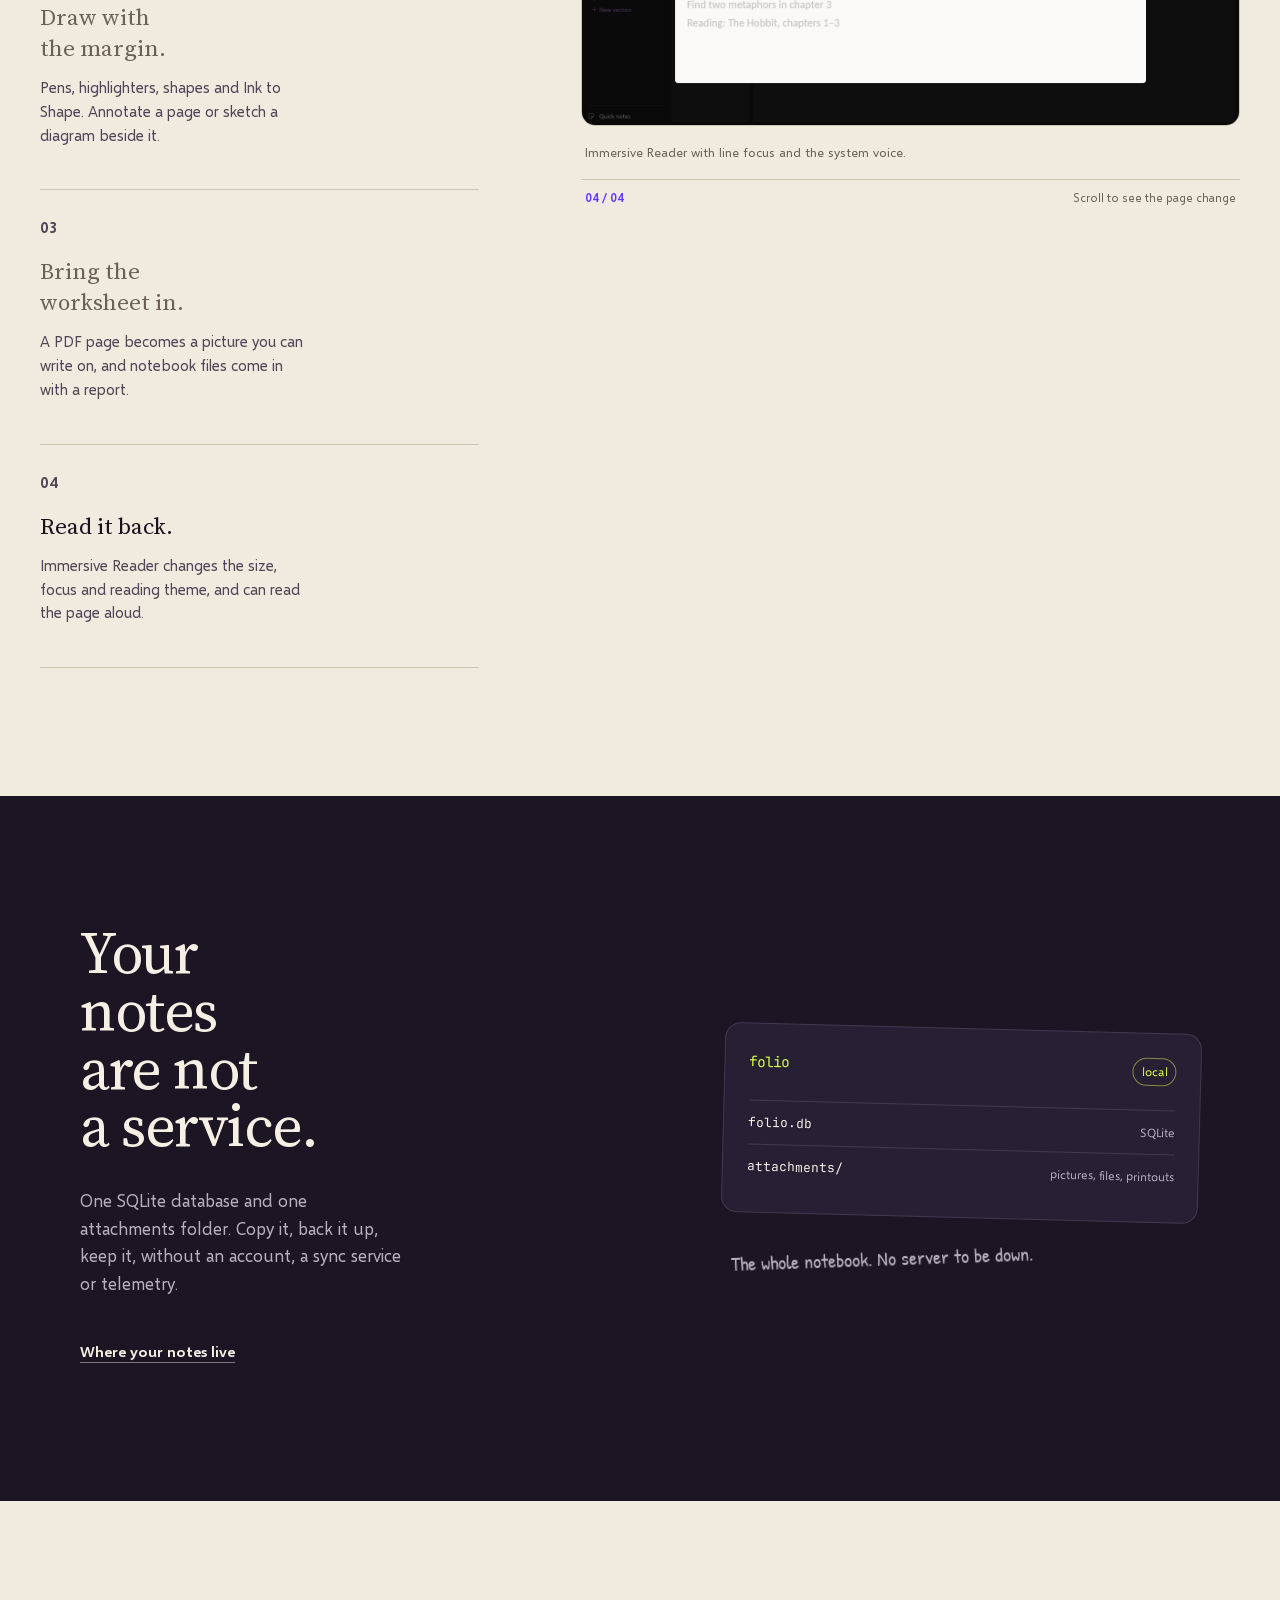
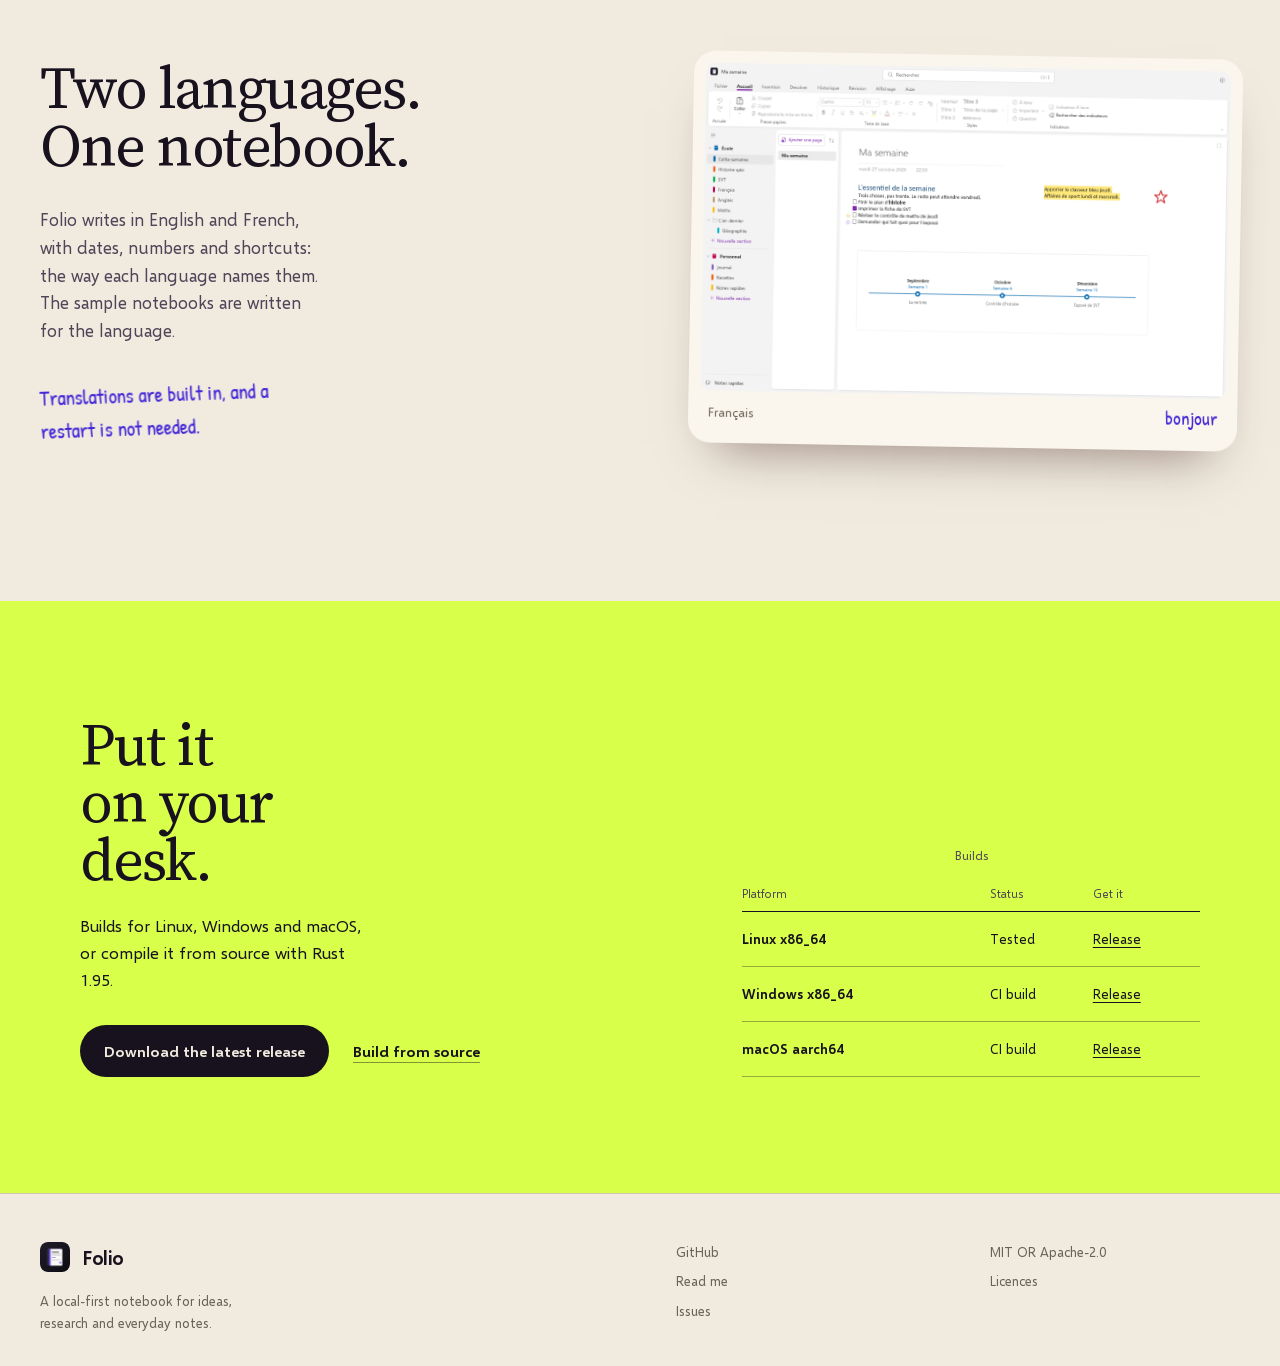
==== commit b33609eb: "Redesign: make the landing page the notebook" ====
--- a/site/index.html
+++ b/site/index.html
@@ -4,198 +4,216 @@
   <meta charset="utf-8">
   <meta name="viewport" content="width=device-width, initial-scale=1">
   <title>Folio: a notebook that stays yours</title>
-  <meta name="description" content="Folio is a local-first notebook for Linux, Windows and macOS. Native Rust, free-form pages, ink and PDF printouts. No account, no telemetry.">
-  <meta name="theme-color" content="#f6f2ea">
-  <link rel="canonical" href="https://moshemalawach.github.io/folio/">
+  <meta name="description" content="Folio is a local-first notebook for Linux, Windows and macOS. Free-form pages, ink, PDF printouts and a single SQLite file. No account, no cloud, no telemetry.">
+  <meta name="theme-color" content="#f1ebdf">
   <meta property="og:type" content="website">
   <meta property="og:title" content="Folio: a notebook that stays yours">
   <meta property="og:description" content="A local-first notebook for Linux, Windows and macOS. No account, no cloud, no telemetry.">
   <meta property="og:url" content="https://moshemalawach.github.io/folio/">
   <meta property="og:image" content="https://moshemalawach.github.io/folio/assets/images/folio-light.png">
   <meta name="twitter:card" content="summary_large_image">
+  <link rel="canonical" href="https://moshemalawach.github.io/folio/">
   <link rel="icon" href="assets/icon.png" type="image/png">
   <link rel="stylesheet" href="styles.css">
+  <script src="site.js" defer></script>
 </head>
 <body>
   <a class="skip-link" href="#main">Skip to content</a>
 
-  <header class="masthead">
-    <div class="container masthead__inner">
+  <header class="site-header">
+    <div class="shell site-header__inner">
       <a class="brand" href="./" aria-label="Folio home">
-        <img src="assets/icon.png" alt="" width="32" height="32">
+        <img src="assets/icon.png" alt="" width="38" height="38">
         <span>Folio</span>
       </a>
       <nav class="site-nav" aria-label="Primary">
-        <a href="#features">Features</a>
-        <a class="site-nav__optional" href="#ink">Inking</a>
-        <a class="site-nav__optional" href="#import">Import</a>
-        <a href="#data">Your data</a>
-        <a class="button button--small" href="https://github.com/moshemalawach/folio/releases/latest">Download</a>
+        <a href="#page">The page</a>
+        <a href="#file">The file</a>
+        <a href="#language">Language</a>
+        <a class="nav-download" href="https://github.com/moshemalawach/folio/releases/latest">Download</a>
       </nav>
     </div>
   </header>
 
   <main id="main">
-    <section class="hero container" aria-labelledby="hero-title">
+    <section class="hero shell" aria-labelledby="hero-title">
       <div class="hero__copy">
-        <h1 id="hero-title">A notebook that stays yours.</h1>
-        <p class="lede">Native notes for Linux, Windows and macOS that never leave your computer.</p>
-        <div class="actions">
-          <a class="button" href="https://github.com/moshemalawach/folio/releases/latest">Download Folio</a>
-          <a class="text-link" href="#features">See what it does</a>
-        </div>
-        <p class="fineprint">Open source, MIT OR Apache-2.0. No account, no telemetry.</p>
-      </div>
-      <figure class="hero__shot">
-        <img src="assets/images/folio-light.png" width="1440" height="900" alt="Folio’s light window on the School notebook: a to-do list with one box ticked, highlighted reminders, a red ink star and a timeline of the term.">
-        <figcaption>The School sample notebook, ready on first launch.</figcaption>
-      </figure>
-    </section>
-
-    <section id="features" class="feature container" aria-labelledby="features-title">
-      <div class="feature__copy">
-        <h2 id="features-title">Click anywhere. Type anything.</h2>
-        <p>Pages have no fixed width. Notes sit where you put them and hold outlines nine levels deep.</p>
-      </div>
-      <figure class="shot">
-        <img src="assets/images/folio-outline.png" width="1440" height="900" loading="lazy" decoding="async" alt="A note in Folio with its grab bar and paragraph handle in the margin, tags beside the text and a folded outline item.">
-        <figcaption>A note container on hover, with its paragraph handle, tags and one folded outline item.</figcaption>
-      </figure>
-    </section>
-
-    <section id="ink" class="feature feature--reverse container" aria-labelledby="ink-title">
-      <div class="feature__copy">
-        <h2 id="ink-title">Write on the page.</h2>
-        <p>Pens, highlighters, erasers, shapes and Ink to Shape. Annotate a PDF printout, or draw a diagram beside your notes.</p>
-      </div>
-      <figure class="shot">
-        <img src="assets/images/folio-draw.png" width="1440" height="900" loading="lazy" decoding="async" alt="The Draw tab open over a hand-drawn right triangle and two built-up equations on small-grid paper.">
-        <figcaption>Ink, shapes and equations on one page, with the pens and tools kept close.</figcaption>
-      </figure>
-    </section>
-
-    <section id="import" class="feature container" aria-labelledby="import-title">
-      <div class="feature__copy">
-        <h2 id="import-title">Bring your notebooks over.</h2>
-        <p>Open a <code>.onepkg</code> package, a notebook folder or a single <code>.one</code> section. Folio copies it into a new notebook.</p>
-        <p>A report lists what came across and what did not.</p>
-        <dl class="facts">
-          <div>
-            <dt>Package</dt>
-            <dd><code>.onepkg</code></dd>
-          </div>
-          <div>
-            <dt>Folder</dt>
-            <dd><code>.onetoc2</code> folder</dd>
-          </div>
-          <div>
-            <dt>Section</dt>
-            <dd><code>.one</code></dd>
-          </div>
-        </dl>
-      </div>
-      <figure class="shot">
-        <img src="assets/images/folio-import.png" width="1440" height="900" loading="lazy" decoding="async" alt="A dialog reporting a notebook import: 3 sections, 4 pages, 2 pictures, 1 attached file, 2 tables and 1 ink stroke.">
-        <figcaption>The import report, over the first page of the new notebook.</figcaption>
-      </figure>
-    </section>
-
-    <section id="data" class="band" aria-labelledby="data-title">
-      <div class="container band__inner">
-        <div class="band__copy">
-          <h2 id="data-title">Your notes are a file.</h2>
-          <p>One SQLite database and one attachments folder. Copy both to back up. No account, no sync service, no telemetry.</p>
-          <pre class="file-tree" aria-label="The data folder: folio.db and attachments"><code>folio/
-  folio.db
-  attachments/</code></pre>
-          <dl class="facts facts--night">
-            <div>
-              <dt>Storage</dt>
-              <dd>SQLite</dd>
+        <h1 id="hero-title">A notebook<br>that stays <span class="marker">yours</span>.</h1>
+        <p class="hero__lede">Native notes for Linux, Windows and macOS, without accounts, cloud or telemetry.</p>
+        <div class="hero__actions">
+          <a class="button button--primary" href="https://github.com/moshemalawach/folio/releases/latest">Download Folio</a>
+          <a class="text-link" href="https://github.com/moshemalawach/folio">Read the source</a>
+        </div>
+        <p class="hero__small">Free and open source, MIT OR Apache-2.0</p>
+      </div>
+
+      <div class="hero__art">
+        <div class="hero__page hero__page--back" aria-hidden="true"></div>
+        <div class="hero__page hero__page--middle" aria-hidden="true"></div>
+        <figure class="hero__screen">
+          <img class="hero__image is-active" data-theme-image="light" src="assets/images/folio-light.png" width="1440" height="900" alt="Folio's School notebook: a to-do list with one box ticked, highlighted reminders and a timeline of the term.">
+          <img class="hero__image" data-theme-image="dark" src="assets/images/folio-dark.png" width="1440" height="900" alt="Folio in dark mode: a folded outline with tags in the margin and a dated timeline.">
+          <figcaption>
+            <span>The School sample notebook, ready on first launch.</span>
+            <span class="theme-switch" role="group" aria-label="Preview theme">
+              <button type="button" class="theme-switch__button is-active" data-theme="light" aria-pressed="true">Light</button>
+              <button type="button" class="theme-switch__button" data-theme="dark" aria-pressed="false">Dark</button>
+            </span>
+          </figcaption>
+        </figure>
+        <p class="hero__note" aria-hidden="true">the whole thing, on your device</p>
+      </div>
+    </section>
+
+    <div class="promise" aria-label="Folio's promises">
+      <div class="shell promise__inner">
+        <span>One local data folder</span>
+        <span>No account</span>
+        <span>No telemetry</span>
+        <span>English &amp; French</span>
+      </div>
+    </div>
+
+    <section class="workflow" id="page" aria-labelledby="workflow-title">
+      <div class="shell workflow__intro">
+        <h2 id="workflow-title">Every page has room to think.</h2>
+        <p>Start where your thought starts. Let the page grow around it.</p>
+      </div>
+
+      <div class="shell workflow__grid">
+        <div class="workflow__steps" aria-label="What Folio does">
+          <article class="step is-active" data-step="0">
+            <p class="step__number">01</p>
+            <h3>Click anywhere.</h3>
+            <p>Notes sit where you put them and widen as you type. Outlines run nine levels deep.</p>
+          </article>
+          <article class="step" data-step="1">
+            <p class="step__number">02</p>
+            <h3>Draw with the margin.</h3>
+            <p>Pens, highlighters, shapes and Ink to Shape. Annotate a page or sketch a diagram beside it.</p>
+          </article>
+          <article class="step" data-step="2">
+            <p class="step__number">03</p>
+            <h3>Bring the worksheet in.</h3>
+            <p>A PDF page becomes a picture you can write on, and notebook files come in with a report.</p>
+          </article>
+          <article class="step" data-step="3">
+            <p class="step__number">04</p>
+            <h3>Read it back.</h3>
+            <p>Immersive Reader changes the size, focus and reading theme, and can read the page aloud.</p>
+          </article>
+        </div>
+
+        <div class="workflow__stage">
+          <div class="stage__top row">
+            <span>Folio / School</span>
+            <span class="stage__dot" aria-hidden="true"></span>
+          </div>
+          <div class="stage__media">
+            <figure class="stage__screen is-active" data-screen="0">
+              <img src="assets/images/folio-outline.png" width="1440" height="900" alt="A note container with a paragraph handle, tags and a folded outline item.">
+            </figure>
+            <figure class="stage__screen" data-screen="1">
+              <img src="assets/images/folio-draw.png" width="1440" height="900" alt="The Draw tab over a hand-drawn right triangle and two equations.">
+            </figure>
+            <figure class="stage__screen" data-screen="2">
+              <img src="assets/images/folio-printout.png" width="1440" height="900" alt="A PDF printout page with exercise and worksheet annotations.">
+            </figure>
+            <figure class="stage__screen" data-screen="3">
+              <img src="assets/images/folio-reader.png" width="1440" height="900" alt="The Immersive Reader with larger text and a three-line focus.">
+            </figure>
+          </div>
+          <p class="stage__caption" data-caption>A note container on hover, with its paragraph handle and tags.</p>
+          <div class="stage__foot">
+            <span class="stage__index" aria-hidden="true">01 / 04</span>
+            <span class="stage__hint">Scroll to see the page change</span>
+          </div>
+        </div>
+      </div>
+    </section>
+
+    <section class="file" id="file" aria-labelledby="file-title">
+      <div class="shell file__inner">
+        <div class="file__copy">
+          <h2 id="file-title">Your notes are not a service.</h2>
+          <p>One SQLite database and one attachments folder. Copy it, back it up, keep it, without an account, a sync service or telemetry.</p>
+          <a class="text-link text-link--light" href="https://github.com/moshemalawach/folio#where-your-notes-live">Where your notes live</a>
+        </div>
+        <div class="file__visual">
+          <div class="file__" aria-label="The folio data folder contains folio.db and an attachments folder">
+            <div class="file__head">
+              <span class="file__name">folio</span>
+              <span class="file__label">local</span>
             </div>
-            <div>
-              <dt>Backup</dt>
-              <dd>Copy the folder</dd>
+            <div class="file__row">
+              <span>folio.db</span>
+              <span>SQLite</span>
             </div>
-            <div>
-              <dt>Network</dt>
-              <dd>None</dd>
+            <div class="file__row">
+              <span>attachments/</span>
+              <span>pictures, files, printouts</span>
             </div>
-          </dl>
-        </div>
-        <figure class="shot shot--night">
-          <img src="assets/images/folio-dark.png" width="1440" height="900" loading="lazy" decoding="async" alt="Folio in dark mode: a folded outline, tags in the margin and a frise of four dates from 476 to 1347.">
-          <figcaption>The same notes in the dark theme.</figcaption>
+          </div>
+          <p class="file__caption">The whole notebook. No server to be down.</p>
+        </div>
+      </div>
+    </section>
+
+    <section class="language section" id="language" aria-labelledby="language-title">
+      <div class="shell language__grid">
+        <div class="language__copy">
+          <h2 id="language-title">Two languages. One notebook.</h2>
+          <p>Folio writes in English and French, with dates, numbers and shortcuts: the way each language names them. The sample notebooks are written for the language.</p>
+          <p class="language__note">Translations are built in, and a restart is not needed.</p>
+        </div>
+        <figure class="language__shot">
+          <img src="assets/images/folio-fr.png" width="1440" height="900" alt="Folio in French: the School notebook, with the ribbon and a sample page in French.">
+          <figcaption>Français</figcaption>
         </figure>
       </div>
     </section>
 
-    <section class="feature feature--reverse container" aria-labelledby="reader-title">
-      <div class="feature__copy">
-        <h2 id="reader-title">Read it back.</h2>
-        <p>The Immersive Reader changes text size, line focus and reading theme, and can read the page aloud in the system’s voice.</p>
-        <p>Print a page through your browser, or export a page, section or whole notebook as web pages with its pictures and files.</p>
-      </div>
-      <figure class="shot">
-        <img src="assets/images/folio-reader.png" width="1440" height="900" loading="lazy" decoding="async" alt="The Immersive Reader showing the Figures of speech page in the Paper theme with a three-line focus and reading controls.">
-        <figcaption>Immersive Reader: larger text, a three-line focus and the system’s voice.</figcaption>
-      </figure>
-    </section>
-
-    <section class="download container" aria-labelledby="download-title">
-      <h2 id="download-title">Take it to your desk.</h2>
-      <p class="lede">Builds for Linux, Windows and macOS, or compile with Rust 1.95.</p>
-      <div class="actions actions--centre">
-        <a class="button" href="https://github.com/moshemalawach/folio/releases/latest">Download Folio</a>
-        <a class="text-link" href="https://github.com/moshemalawach/folio#build-and-run">Build from source</a>
-      </div>
-      <table class="platforms">
-        <caption>Builds</caption>
-        <thead>
-          <tr>
-            <th scope="col">Platform</th>
-            <th scope="col">Status</th>
-            <th scope="col">Get it</th>
-          </tr>
-        </thead>
-        <tbody>
-          <tr>
-            <td>Linux x86_64</td>
-            <td>Tested</td>
-            <td><a href="https://github.com/moshemalawach/folio/releases/latest">Release</a></td>
-          </tr>
-          <tr>
-            <td>Windows x86_64</td>
-            <td>CI build</td>
-            <td><a href="https://github.com/moshemalawach/folio/releases/latest">Release</a></td>
-          </tr>
-          <tr>
-            <td>macOS aarch64</td>
-            <td>CI build</td>
-            <td><a href="https://github.com/moshemalawach/folio/releases/latest">Release</a></td>
-          </tr>
-        </tbody>
-      </table>
+    <section class="download" id="download" aria-labelledby="download-title">
+      <div class="shell download__inner">
+        <div class="download__copy">
+          <h2 id="download-title">Put it on your desk.</h2>
+          <p>Builds for Linux, Windows and macOS, or compile it from source with Rust 1.95.</p>
+          <div class="download__actions">
+            <a class="button button--dark" href="https://github.com/moshemalawach/folio/releases/latest">Download the latest release</a>
+            <a class="text-link" href="https://github.com/moshemalawach/folio#build-and-run">Build from source</a>
+          </div>
+        </div>
+        <table class="builds">
+          <caption>Builds</caption>
+          <thead>
+            <tr><th scope="col">Platform</th><th scope="col">Status</th><th scope="col">Get it</th></tr>
+          </thead>
+          <tbody>
+            <tr><td>Linux x86_64</td><td>Tested</td><td><a href="https://github.com/moshemalawach/folio/releases/latest">Release</a></td></tr>
+            <tr><td>Windows x86_64</td><td>CI build</td><td><a href="https://github.com/moshemalawach/folio/releases/latest">Release</a></td></tr>
+            <tr><td>macOS aarch64</td><td>CI build</td><td><a href="https://github.com/moshemalawach/folio/releases/latest">Release</a></td></tr>
+          </tbody>
+        </table>
+      </div>
     </section>
   </main>
 
   <footer class="footer">
-    <div class="container footer__inner">
+    <div class="shell footer__inner">
       <div class="footer__brand">
         <a class="brand" href="./" aria-label="Folio home">
-          <img src="assets/icon.png" alt="" width="28" height="28">
+          <img src="assets/icon.png" alt="" width="30" height="30">
           <span>Folio</span>
         </a>
-        <p>A local-first notebook.</p>
-      </div>
-      <nav class="footer__links" aria-label="Project">
+        <p>A local-first notebook for ideas, research and everyday notes.</p>
+      </div>
+      <nav class="footer__nav" aria-label="Project">
         <a href="https://github.com/moshemalawach/folio">GitHub</a>
         <a href="https://github.com/moshemalawach/folio#readme">Read me</a>
         <a href="https://github.com/moshemalawach/folio/issues">Issues</a>
       </nav>
       <div class="footer__legal">
-        <a href="https://github.com/moshemalawach/folio/blob/main/LICENSE-MIT">MIT</a>
-        <a href="https://github.com/moshemalawach/folio/blob/main/LICENSE-APACHE">Apache-2.0</a>
+        <span>MIT OR Apache-2.0</span>
         <a href="licenses.html">Licences</a>
       </div>
     </div>
--- a/site/styles.css
+++ b/site/styles.css
@@ -1,493 +1,1177 @@
-/* Hallmark · shape: Split Desk · genre: editorial · theme: custom · job: download · idea: "A quiet product page built around the real app, not a feature grid." · vibe: "warm paper, indigo ink, desk-side calm"
- * paper: oklch(97.2% 0.012 84) · accent: oklch(56% 0.196 292) · display: Source Serif 4 · body: Selawik · hero: headline left, real app window right · nav: wordmark and quiet links, download at the end · footer: mast with source, issues and licences · imagery: the product's own screenshots · signature: the app window on paper, with the sample notebook open
- * axes: light/roman-serif/chromatic-indigo · posture: Split · contrast: pass · fold: pass · v2.0.0 */
-/* Hallmark · pre-emit critique: P5 H4 E4 S5 R4 V4 · weakest: E, the first draft stacked six screenshots like a gallery; cut to four below the hero and let the type carry the rest */
 @import url("./tokens.css");
-@import url("./base.css");
 
 @font-face {
   font-family: "Selawik";
-  src: url("assets/fonts/Selawik-Regular.ttf") format("truetype");
+  src: url("assets/fonts/Selawik-Regular.woff2") format("woff2");
   font-weight: 400;
   font-style: normal;
   font-display: swap;
 }
 @font-face {
   font-family: "Selawik";
-  src: url("assets/fonts/Selawik-Semibold.ttf") format("truetype");
+  src: url("assets/fonts/Selawik-Semibold.woff2") format("woff2");
   font-weight: 600;
   font-style: normal;
   font-display: swap;
 }
 @font-face {
   font-family: "Source Serif 4";
-  src: url("assets/fonts/SourceSerif4-Regular.ttf") format("truetype");
+  src: url("assets/fonts/SourceSerif4-Regular.woff2") format("woff2");
   font-weight: 400;
   font-style: normal;
   font-display: swap;
 }
 @font-face {
   font-family: "Source Serif 4";
-  src: url("assets/fonts/SourceSerif4-Bold.ttf") format("truetype");
+  src: url("assets/fonts/SourceSerif4-Bold.woff2") format("woff2");
   font-weight: 600;
   font-style: normal;
   font-display: swap;
 }
 @font-face {
-  font-family: "JetBrains Mono";
-  src: url("assets/fonts/JetBrainsMono-Regular.ttf") format("truetype");
+  font-family: "Patrick Hand";
+  src: url("assets/fonts/PatrickHand-Regular.woff2") format("woff2");
   font-weight: 400;
   font-style: normal;
   font-display: swap;
 }
-
+@font-face {
+  font-family: "JetBrains Mono";
+  src: url("assets/fonts/JetBrainsMono-Regular.woff2") format("woff2");
+  font-weight: 400;
+  font-style: normal;
+  font-display: swap;
+}
+
+*,
+*::before,
+*::after {
+  box-sizing: border-box;
+}
+
+html {
+  scroll-behavior: smooth;
+  scrollbar-color: var(--violet) var(--paper);
+}
+
+html,
 body {
-  font-size: var(--text-md);
+  overflow-x: clip;
+}
+
+body {
+  margin: 0;
+  background: var(--paper);
+  color: var(--ink);
+  font-family: var(--font-body);
+  font-size: 17px;
   line-height: 1.6;
+  -webkit-font-smoothing: antialiased;
+  caret-color: var(--violet);
+}
+
+::selection {
+  background: var(--lime);
+  color: var(--ink);
+}
+
+:focus-visible {
+  outline: 3px solid var(--violet);
+  outline-offset: 3px;
+}
+
+img {
+  display: block;
+  max-width: 100%;
+  height: auto;
+}
+
+a {
+  color: inherit;
+}
+
+button,
+input {
+  font: inherit;
+}
+
+h1,
+h2,
+h3,
+p {
+  margin: 0;
+}
+
+h1,
+h2,
+h3 {
+  font-family: var(--font-display);
+  font-weight: 400;
+  overflow-wrap: break-word;
+  min-width: 0;
+  text-wrap: balance;
+}
+
+h1 {
+  font-size: clamp(4.1rem, 6.3vw, 6.9rem);
+  line-height: 0.92;
+  letter-spacing: -0.03em;
+}
+
+h2 {
+  font-size: clamp(2.7rem, 4.6vw, 4.8rem);
+  line-height: 0.98;
+  letter-spacing: -0.025em;
+}
+
+h3 {
+  font-size: clamp(1.3rem, 1.8vw, 1.65rem);
+  line-height: 1.35;
+}
+
+p {
+  max-width: 65ch;
+}
+
+.shell {
+  width: min(100% - 2 * var(--gutter), var(--container));
+  margin-inline: auto;
 }
 
 .skip-link {
   position: absolute;
-  left: var(--space-lg);
-  top: var(--space-sm);
-  z-index: var(--z-tooltip);
-  transform: translateY(-240%);
-  background: var(--color-accent);
-  color: var(--color-accent-ink);
-  padding: var(--space-sm) var(--space-md);
+  top: var(--space-3);
+  left: var(--space-5);
+  z-index: 10;
+  transform: translateY(-250%);
+  background: var(--ink);
+  color: var(--paper);
+  padding: var(--space-2) var(--space-4);
   border-radius: 4px;
+  font-size: 0.85rem;
   text-decoration: none;
-  font-size: var(--text-sm);
-  font-weight: 600;
-}
+}
+
 .skip-link:focus {
-  transform: none;
-}
-
-h1 {
-  font-size: var(--text-display);
-  line-height: 1.02;
-  letter-spacing: var(--tracking-display);
-  max-width: 11ch;
-}
-h2 {
-  font-size: var(--text-section);
-  line-height: 1.06;
-  letter-spacing: var(--tracking-display);
-  max-width: 14ch;
-}
-h3 {
-  font-size: var(--text-lg);
-  line-height: 1.25;
-  letter-spacing: -0.015em;
-}
-
-.masthead {
-  border-bottom: var(--rule-hair) solid var(--color-rule);
-}
-.masthead__inner {
+  transform: translateY(0);
+}
+
+.site-header {
+  position: sticky;
+  top: 0;
+  z-index: 8;
+  background: var(--paper);
+  border-bottom: 1px solid var(--rule);
+}
+
+.site-header__inner {
   display: flex;
   align-items: center;
   justify-content: space-between;
-  gap: var(--space-lg);
   min-height: 76px;
-}
+  gap: var(--space-6);
+}
+
 .brand {
   display: inline-flex;
   align-items: center;
-  gap: var(--space-xs);
-  color: var(--color-ink);
+  gap: var(--space-3);
+  color: var(--ink);
+  font-size: 1.22rem;
+  font-weight: 600;
+  letter-spacing: -0.02em;
   text-decoration: none;
-  font-weight: 600;
-  font-size: 1.15rem;
-  letter-spacing: -0.01em;
-}
+}
+
 .brand img {
-  border-radius: 7px;
-}
+  border-radius: 8px;
+}
+
 .site-nav {
   display: flex;
   align-items: center;
-  gap: var(--space-lg);
-  font-size: var(--text-sm);
-}
-.site-nav a:not(.button) {
-  color: var(--color-muted);
+  gap: var(--space-5);
+  font-size: 0.9rem;
+}
+
+.site-nav a {
+  color: var(--ink-soft);
   text-decoration: none;
-  padding-block: var(--space-xs);
-  border-bottom: var(--rule-hair) solid transparent;
-}
-.site-nav a:not(.button):hover {
-  color: var(--color-ink);
-  border-bottom-color: var(--color-ink);
+  padding-block: 4px;
+}
+
+.site-nav a:hover {
+  color: var(--ink);
+}
+
+.site-nav a:active,
+.nav-download:active {
+  color: var(--violet);
+}
+
+.site-nav a:not(.nav-download) {
+  border-bottom: 1px solid transparent;
+}
+
+.site-nav a:not(.nav-download):hover {
+  border-bottom-color: var(--ink);
+}
+
+.nav-download {
+  padding: 11px 18px !important;
+  border-radius: 999px;
+  background: var(--ink);
+  color: var(--paper) !important;
+  font-weight: 600;
+  transition: background-color 160ms var(--ease), color 160ms var(--ease);
+}
+
+.nav-download:hover {
+  background: var(--violet);
+  color: var(--paper) !important;
+}
+
+.hero {
+  display: grid;
+  grid-template-columns: minmax(0, 1fr) minmax(0, 1fr);
+  align-items: center;
+  gap: clamp(32px, 6vw, 96px);
+  padding-top: clamp(64px, 9vw, 118px);
+  padding-bottom: clamp(72px, 9vw, 128px);
+}
+
+.hero__copy {
+  max-width: 660px;
+}
+
+.marker {
+  position: relative;
+  white-space: nowrap;
+}
+
+.marker::after {
+  content: "";
+  position: absolute;
+  left: -0.03em;
+  right: -0.05em;
+  bottom: 0.03em;
+  height: 0.14em;
+  z-index: -1;
+  background: var(--lime);
+  transform: rotate(-1.5deg);
+  border-radius: 999px;
+}
+
+.hero__lede {
+  max-width: 30ch;
+  margin-top: var(--space-6);
+  font-size: clamp(1.12rem, 1.5vw, 1.38rem);
+  line-height: 1.5;
+  color: var(--ink-soft);
+}
+
+.hero__actions,
+.download__actions {
+  display: flex;
+  flex-wrap: wrap;
+  align-items: center;
+  gap: var(--space-5);
+  margin-top: var(--space-6);
+}
+
+.hero__small {
+  margin-top: var(--space-5);
+  color: var(--muted);
+  font-size: 0.82rem;
 }
 
 .button {
   display: inline-flex;
   align-items: center;
   justify-content: center;
-  min-height: 46px;
-  padding: 0 var(--space-lg);
-  background: var(--color-accent);
-  color: var(--color-accent-ink);
-  border-radius: 4px;
+  min-height: 52px;
+  padding: 0 24px;
+  border-radius: 999px;
+  font-size: 0.94rem;
+  font-weight: 600;
+  line-height: 1;
   text-decoration: none;
+  transition: background-color 160ms var(--ease), color 160ms var(--ease), transform 160ms var(--ease);
+}
+
+.button:hover {
+  transform: translateY(-2px);
+}
+
+.button--primary {
+  background: var(--violet);
+  color: var(--paper);
+  box-shadow: 0 12px 24px -14px color-mix(in srgb, var(--violet) 75%, var(--black));
+}
+
+.button--primary:hover {
+  background: var(--violet-deep);
+}
+
+.button:active {
+  transform: translateY(0);
+}
+
+.button--dark {
+  background: var(--ink);
+  color: var(--paper);
+}
+
+.button--dark:hover {
+  background: var(--violet);
+}
+
+.text-link {
+  display: inline-flex;
+  align-items: center;
+  min-height: 44px;
+  color: var(--ink);
+  font-size: 0.94rem;
   font-weight: 600;
-  font-size: var(--text-sm);
-  line-height: 1;
-}
-.button:hover {
-  background: color-mix(in oklab, var(--color-accent) 88%, var(--color-ink));
-}
-.button:active {
-  transform: translateY(1px);
-}
-.button--small {
-  min-height: 36px;
-  padding: 0 var(--space-md);
-  font-size: var(--text-xs);
-}
-
-.text-link {
-  color: var(--color-ink);
   text-decoration: underline;
   text-decoration-thickness: 1px;
-  text-decoration-color: color-mix(in oklab, var(--color-ink) 40%, transparent);
-  text-underline-offset: 4px;
-  font-weight: 600;
-}
+  text-underline-offset: 5px;
+  text-decoration-color: color-mix(in srgb, var(--ink) 45%, transparent);
+  transition: color 160ms var(--ease), text-decoration-color 160ms var(--ease);
+}
+
 .text-link:hover {
-  color: var(--color-accent);
-  text-decoration-color: currentColor;
-}
-
-.hero {
-  display: grid;
-  grid-template-columns: minmax(0, 5fr) minmax(0, 7fr);
-  gap: var(--space-2xl);
-  align-items: center;
-  padding-block: var(--space-xl) 0;
-}
-.hero__copy {
-  max-width: 560px;
-}
-.lede {
-  margin-top: var(--space-lg);
-  font-size: var(--text-lead);
-  line-height: 1.45;
-  color: var(--color-ink-2);
-  max-width: 40ch;
-}
-.actions {
-  display: flex;
-  flex-wrap: wrap;
-  align-items: center;
-  gap: var(--space-lg);
-  margin-top: var(--space-xl);
-}
-.fineprint {
-  margin-top: var(--space-lg);
-  color: var(--color-muted);
-  font-size: var(--text-sm);
-}
-
-.hero__shot,
-.shot {
+  color: var(--violet);
+  text-decoration-color: var(--violet);
+}
+
+.text-link--light {
+  color: var(--night-ink);
+  text-decoration-color: color-mix(in srgb, var(--night-ink) 45%, transparent);
+}
+
+.text-link--light:hover {
+  color: var(--lime);
+  text-decoration-color: var(--lime);
+}
+
+.hero__art {
+  position: relative;
+  min-height: 510px;
+  isolation: isolate;
+}
+
+.hero__page {
+  position: absolute;
+  border-radius: 18px;
+  background: var(--paper-light);
+  box-shadow: var(--shadow-page);
+}
+
+.hero__page--back {
+  inset: 9% 0 2% 13%;
+  transform: rotate(5.5deg);
+  opacity: 0.78;
+}
+
+.hero__page--middle {
+  inset: 5% 4% 4% 11%;
+  transform: rotate(2.6deg);
+  opacity: 0.9;
+}
+
+.hero__screen {
+  position: relative;
+  z-index: 2;
   margin: 0;
-}
-.hero__shot img,
-.shot img {
+  padding: 12px 12px 0;
+  border-radius: 18px;
+  background: var(--paper-light);
+  box-shadow: var(--shadow-page);
+  transform: rotate(-1.2deg);
+  transition: transform 450ms var(--ease);
+}
+
+.hero__screen:hover {
+  transform: rotate(0deg) translateY(-6px);
+}
+
+.hero__image {
+  display: none;
   width: 100%;
   aspect-ratio: 16 / 10;
   object-fit: cover;
-  border-radius: var(--radius-card);
-  box-shadow: var(--shadow-card);
-  background: var(--color-paper-2);
-}
-figcaption {
-  margin-top: var(--space-sm);
-  color: var(--color-muted);
-  font-size: var(--text-sm);
+  border-radius: 11px;
+}
+
+.hero__image.is-active {
+  display: block;
+}
+
+.hero__screen figcaption {
+  display: flex;
+  flex-wrap: wrap;
+  align-items: center;
+  justify-content: space-between;
+  gap: var(--space-2) var(--space-4);
+  padding: 13px 6px 16px;
+  color: var(--muted);
+  font-size: 0.78rem;
+}
+
+.theme-switch {
+  display: inline-flex;
+  gap: 3px;
+  padding: 4px;
+  border: 1px solid var(--rule);
+  border-radius: 999px;
+  background: var(--paper);
+}
+
+.theme-switch__button {
+  min-height: 40px;
+  border: 0;
+  border-radius: 999px;
+  padding: 8px 14px;
+  background: transparent;
+  color: var(--muted);
+  cursor: pointer;
+  font-size: 0.76rem;
+  line-height: 1;
+}
+
+.theme-switch__button:active {
+  background: var(--violet-soft);
+}
+
+.theme-switch__button.is-active {
+  background: var(--ink);
+  color: var(--paper);
+}
+
+.hero__note {
+  position: absolute;
+  right: 11%;
+  bottom: -34px;
+  z-index: 3;
+  color: var(--violet-deep);
+  font-family: var(--font-script);
+  font-size: 1.42rem;
+  line-height: 1;
+  transform: rotate(-3deg);
+}
+
+.promise {
+  padding-block: 8px;
+  border-top: 1px solid var(--rule);
+  border-bottom: 1px solid var(--rule);
+}
+
+.promise__inner {
+  display: flex;
+  align-items: center;
+  justify-content: space-between;
+  gap: var(--space-5);
+  padding-block: 20px;
+  color: var(--muted);
+  font-size: 0.82rem;
+}
+
+.promise__inner span {
+  display: inline-flex;
+  align-items: center;
+  gap: var(--space-3);
+}
+
+.promise__inner span::before {
+  content: "";
+  width: 6px;
+  height: 6px;
+  border-radius: 999px;
+  background: var(--violet);
+}
+
+.workflow {
+  padding-top: clamp(80px, 9vw, 128px);
+}
+
+.workflow__intro {
+  display: grid;
+  grid-template-columns: minmax(0, 1.2fr) minmax(0, 0.8fr);
+  gap: var(--space-8);
+  align-items: end;
+  padding-bottom: var(--space-7);
+}
+
+.workflow__intro h2 {
+  max-width: 10ch;
+}
+
+.workflow__intro p {
+  max-width: 31ch;
+  padding-bottom: 7px;
+  color: var(--ink-soft);
+  font-size: 1.1rem;
+  line-height: 1.5;
+}
+
+.workflow__grid {
+  display: grid;
+  grid-template-columns: minmax(0, 0.8fr) minmax(0, 1.2fr);
+  gap: clamp(56px, 8vw, 128px);
+  align-items: start;
+  padding-top: var(--space-7);
+}
+
+.workflow__steps {
+  border-top: 1px solid var(--rule);
+}
+
+.step {
+  min-height: 210px;
+  padding: 26px 0 42px;
+  border-bottom: 1px solid var(--rule);
+  color: var(--muted);
+  transition: color 240ms var(--ease);
+}
+
+.step.is-active {
+  color: var(--ink);
+}
+
+.step__number {
+  margin-bottom: var(--space-4);
+  color: var(--violet);
+  font-size: 0.73rem;
+  font-weight: 600;
+}
+
+.step h3 {
+  max-width: 12ch;
+  margin-bottom: var(--space-3);
+}
+
+.step p {
+  max-width: 34ch;
+  color: var(--ink-soft);
+  font-size: 0.96rem;
+  line-height: 1.55;
+}
+
+.workflow__stage {
+  position: sticky;
+  top: 104px;
+  align-self: start;
+}
+
+.stage__top {
+  display: flex;
+  align-items: center;
+  justify-content: space-between;
+  padding: 3px 4px 12px;
+  color: var(--muted);
+  font-size: 0.74rem;
+}
+
+.stage__dot {
+  width: 6px;
+  height: 6px;
+  border-radius: 999px;
+  background: var(--violet);
+}
+
+.stage__media {
+  position: relative;
+  overflow: hidden;
+  aspect-ratio: 16 / 10;
+  border: 1px solid var(--rule);
+  border-radius: 14px;
+  background: var(--paper-deep);
+}
+
+.stage__screen {
+  position: absolute;
+  inset: 0;
+  margin: 0;
+  opacity: 0;
+  transition: opacity 360ms var(--ease);
+}
+
+.stage__screen.is-active {
+  opacity: 1;
+}
+
+.stage__screen img {
+  width: 100%;
+  height: 100%;
+  object-fit: cover;
+}
+
+.stage__caption {
+  margin: var(--space-4) var(--space-1) 0;
+  color: var(--muted);
+  font-size: 0.8rem;
+}
+
+.stage__foot {
+  display: flex;
+  align-items: center;
+  justify-content: space-between;
+  gap: var(--space-4);
+  margin-top: var(--space-4);
+  padding: var(--space-2) var(--space-1) var(--space-1);
+  border-top: 1px solid var(--rule);
+  color: var(--muted);
+  font-size: 0.73rem;
+}
+
+.stage__index {
+  color: var(--violet);
+  font-weight: 600;
+}
+
+.stage__hint {
+  color: var(--muted);
+}
+
+.file {
+  margin-top: clamp(80px, 10vw, 150px);
+  padding-block: clamp(80px, 10vw, 144px);
+  padding-inline: var(--gutter);
+  background: var(--night);
+  color: var(--night-ink);
+}
+
+.file__inner {
+  display: grid;
+  grid-template-columns: minmax(0, 1.05fr) minmax(0, 0.95fr);
+  gap: clamp(48px, 9vw, 136px);
+  align-items: center;
+}
+
+.file__copy h2 {
+  max-width: 9ch;
+  color: var(--night-ink);
+}
+
+.file__copy p {
+  max-width: 36ch;
+  margin-top: var(--space-6);
+  color: var(--night-muted);
+  font-size: 1.08rem;
+}
+
+.file__copy .text-link {
+  margin-top: var(--space-6);
+}
+
+.file :focus-visible {
+  outline-color: var(--lime);
+}
+
+.file__visual {
+  position: relative;
+}
+
+.file__ {
+  padding: 24px;
+  border: 1px solid var(--night-rule);
+  border-radius: 16px;
+  background: var(--night-2);
+  font-family: var(--font-mono);
+  font-size: 0.8rem;
+  line-height: 1.5;
+  transform: rotate(1.5deg);
+}
+
+.file__head {
+  display: flex;
+  align-items: center;
+  justify-content: space-between;
+  margin-bottom: var(--space-5);
+  color: var(--lime);
+  font-size: 0.9rem;
+}
+
+.file__label {
+  padding: var(--space-1) var(--space-2);
+  border: 1px solid color-mix(in srgb, var(--lime) 50%, transparent);
+  border-radius: 999px;
+  color: var(--lime);
+  font-family: var(--font-body);
+  font-size: 0.75rem;
+}
+
+.file__row {
+  display: flex;
+  align-items: center;
+  justify-content: space-between;
+  gap: var(--space-4);
+  padding: var(--space-3) 0;
+  border-top: 1px solid var(--night-rule);
+  color: var(--night-ink);
+}
+
+.file__row span:last-child {
+  color: var(--night-muted);
+  font-size: 0.75rem;
+  font-family: var(--font-body);
+}
+
+.file__caption {
+  margin: var(--space-5) var(--space-2) 0;
+  color: var(--night-muted);
+  font-family: var(--font-script);
+  font-size: 1.25rem;
+  line-height: 1.4;
+  transform: rotate(-2deg);
+}
+
+.language {
+  padding-block: clamp(96px, 12vw, 176px);
+}
+
+.language__grid {
+  display: grid;
+  grid-template-columns: minmax(0, 1fr) minmax(0, 1fr);
+  gap: clamp(48px, 8vw, 112px);
+  align-items: center;
+}
+
+.language__copy h2 {
+  max-width: 14ch;
+}
+
+.language__copy p {
+  max-width: 31ch;
+  margin-top: var(--space-6);
+  color: var(--ink-soft);
+  font-size: 1.08rem;
+}
+
+.language__note {
+  color: var(--violet-deep) !important;
+  font-family: var(--font-script);
+  font-size: 1.3rem !important;
+  transform: rotate(-2deg);
+}
+
+.language__shot {
+  position: relative;
+  margin: 0;
+  padding: var(--space-3);
+  border-radius: var(--radius-large);
+  background: var(--paper-light);
+  box-shadow: var(--shadow-page);
+  transform: rotate(1deg);
+}
+
+.language__shot img {
+  width: 100%;
+  aspect-ratio: 16 / 10;
+  object-fit: cover;
+  border-radius: 10px;
+}
+
+.language__shot figcaption {
+  display: flex;
+  justify-content: space-between;
+  padding: var(--space-3) var(--space-2) var(--space-2);
+  color: var(--muted);
+  font-size: 0.78rem;
+}
+
+.language__shot figcaption::after {
+  content: "bonjour";
+  color: var(--violet-deep);
+  font-family: var(--font-script);
+  font-size: 1.2rem;
+  line-height: 0.8;
+}
+
+.download {
+  padding-block: clamp(72px, 9vw, 128px);
+  padding-inline: var(--gutter);
+  background: var(--lime);
+  color: var(--ink);
+}
+
+.download__inner {
+  display: grid;
+  grid-template-columns: minmax(0, 1.1fr) minmax(0, 0.9fr);
+  gap: clamp(48px, 8vw, 120px);
+  align-items: end;
+}
+
+.download h2 {
+  max-width: 8ch;
+}
+
+.download__copy > p {
+  max-width: 33ch;
+  margin-top: var(--space-5);
+  font-size: 1.05rem;
+}
+
+.download__actions .text-link {
+  color: var(--ink);
+}
+
+.builds {
+  width: 100%;
+  border-collapse: collapse;
+  text-align: left;
+}
+
+.builds caption {
+  padding-bottom: var(--space-3);
+  color: var(--ink-soft);
+  font-size: 0.76rem;
+}
+
+.builds th {
+  padding: var(--space-2) 0;
+  border-bottom: 1px solid var(--ink);
+  color: var(--ink-soft);
+  font-size: 0.72rem;
+  font-weight: 400;
+}
+
+.builds td {
+  padding: var(--space-4) 0;
+  border-bottom: 1px solid color-mix(in srgb, var(--ink) 35%, transparent);
+  font-size: 0.86rem;
+}
+
+.builds td:first-child {
+  font-weight: 600;
+}
+
+.builds a {
+  color: var(--ink);
+  text-underline-offset: 3px;
+}
+
+.builds a:hover {
+  color: var(--violet-deep);
+}
+
+.footer {
+  border-top: 1px solid var(--rule);
+  padding-block: var(--space-7) var(--space-6);
+}
+
+.footer__inner {
+  display: grid;
+  grid-template-columns: minmax(0, 1.6fr) minmax(0, 0.7fr) minmax(0, 0.7fr);
+  gap: var(--space-8);
+  align-items: start;
+}
+
+.footer__brand p {
+  max-width: 34ch;
+  margin-top: var(--space-3);
+  color: var(--muted);
+  font-size: 0.84rem;
+}
+
+.footer__nav,
+.footer__legal {
+  display: flex;
+  flex-direction: column;
+  gap: var(--space-2);
+  color: var(--muted);
+  font-size: 0.84rem;
+}
+
+.footer__nav a,
+.footer__legal a {
+  width: fit-content;
+  color: var(--muted);
+  text-decoration: none;
+}
+
+.footer__nav a:hover,
+.footer__legal a:hover {
+  color: var(--ink);
+  text-decoration: underline;
+  text-underline-offset: 3px;
+}
+
+@media (max-width: 1080px) {
+  .hero {
+    grid-template-columns: minmax(0, 1fr);
+    gap: var(--space-8);
+  }
+
+  .hero__copy {
+    max-width: 760px;
+  }
+
+  .hero__art {
+    min-height: 0;
+  }
+
+  .hero__screen {
+    transform: none;
+  }
+
+  .hero__screen:hover {
+    transform: translateY(-4px);
+  }
+
+  .hero__page {
+    display: none;
+  }
+
+  .hero__note {
+    right: 0;
+    bottom: -28px;
+  }
+
+  .workflow__grid,
+  .file__inner,
+  .language__grid,
+  .download__inner {
+    grid-template-columns: minmax(0, 1fr);
+    gap: var(--space-8);
+  }
+
+  .workflow__stage {
+    position: static;
+    order: 1;
+  }
+
+  .workflow__steps {
+    order: 2;
+  }
+
+  .step {
+    min-height: auto;
+  }
+
+  .download__inner {
+    align-items: start;
+  }
+
+  .builds {
+    max-width: 680px;
+  }
+
+  .footer__inner {
+    grid-template-columns: minmax(0, 1.4fr) minmax(0, 0.8fr);
+  }
+
+  .footer__brand {
+    grid-column: 1 / -1;
+  }
+}
+
+@media (max-width: 700px) {
+  :root {
+    --gutter: 20px;
+  }
+
+  body {
+    font-size: 16px;
+  }
+
+  .site-header__inner {
+    min-height: 68px;
+  }
+
+  .site-nav {
+    gap: 18px;
+  }
+
+  .site-nav a:not(.nav-download) {
+    display: none;
+  }
+
+  .brand {
+    font-size: 1.1rem;
+  }
+
+  .hero {
+    padding-top: var(--space-7);
+    padding-bottom: var(--space-8);
+  }
+
+  h1 {
+    font-size: clamp(3.85rem, 17vw, 5.2rem);
+    letter-spacing: -0.035em;
+  }
+
+  h2 {
+    font-size: clamp(2.55rem, 12vw, 3.6rem);
+    letter-spacing: -0.025em;
+  }
+
+  .marker {
+    white-space: normal;
+  }
+
+  .hero__lede {
+    margin-top: var(--space-5);
+  }
+
+  .hero__actions {
+    align-items: flex-start;
+    flex-direction: column;
+    gap: 0;
+  }
+
+  .hero__actions .button {
+    width: 100%;
+  }
+
+  .hero__actions .text-link {
+    margin-top: var(--space-2);
+  }
+
+  .hero__note {
+    right: 0;
+    bottom: -22px;
+    font-size: 1.2rem;
+  }
+
+  .promise__inner {
+    display: grid;
+    grid-template-columns: 1fr 1fr;
+    gap: var(--space-3) var(--space-5);
+    font-size: 0.76rem;
+  }
+
+  .workflow {
+    padding-top: var(--space-8);
+  }
+
+  .workflow__intro {
+    display: block;
+  }
+
+  .workflow__intro h2 {
+    max-width: 10ch;
+  }
+
+  .workflow__intro p {
+    max-width: 34ch;
+    margin-top: var(--space-5);
+  }
+
+  .workflow__grid {
+    padding-top: var(--space-6);
+  }
+
+  .stage__caption {
+    min-height: 3.2em;
+  }
+
+  .stage__hint {
+    display: none;
+  }
+
+  .stage__foot {
+    display: none;
+  }
+
+  .file {
+    margin-top: var(--space-8);
+  }
+
+  .file__copy h2 {
+    max-width: 9ch;
+  }
+
+  .file__ {
+    padding: var(--space-5);
+    font-size: 0.78rem;
+  }
+
+  .language {
+    padding-block: var(--space-9);
+  }
+
+  .download {
+    padding-block: var(--space-8);
+  }
+
+  .download__actions {
+    align-items: flex-start;
+    flex-direction: column;
+    gap: 0;
+  }
+
+  .download__actions .button {
+    width: 100%;
+  }
+
+  .download__actions .text-link {
+    margin-top: var(--space-2);
+  }
+
+  .footer__inner {
+    grid-template-columns: minmax(0, 1fr);
+    gap: var(--space-6);
+  }
+
+  .footer__brand {
+    grid-column: auto;
+  }
+}
+
+@media (prefers-reduced-motion: reduce) {
+  html {
+    scroll-behavior: auto;
+  }
+
+  *,
+  *::before,
+  *::after {
+    animation-duration: 0.01ms !important;
+    animation-iteration-count: 1 !important;
+    transition-duration: 0.01ms !important;
+  }
+}
+
+.legal {
+  padding-block: clamp(64px, 10vw, 128px) clamp(48px, 8vw, 96px);
+}
+
+.legal h1 {
+  font-size: clamp(3rem, 6vw, 5rem);
+  line-height: 0.95;
+}
+
+.legal p {
   max-width: 52ch;
-}
-
-.feature {
-  display: grid;
-  grid-template-columns: minmax(0, 5fr) minmax(0, 7fr);
-  gap: var(--space-2xl);
-  align-items: center;
-  padding-block: var(--section-gap) 0;
-}
-.feature--reverse {
-  grid-template-columns: minmax(0, 7fr) minmax(0, 5fr);
-}
-.feature--reverse .feature__copy {
-  order: 2;
-}
-.feature--reverse .shot {
-  order: 1;
-}
-.feature__copy p {
-  margin-top: var(--space-lg);
-  color: var(--color-ink-2);
-  max-width: 52ch;
-}
-.feature__copy p + p {
-  margin-top: var(--space-md);
-}
-code {
-  font-family: var(--font-mono);
-  font-size: 0.9em;
-}
-
-.facts {
-  display: grid;
-  grid-template-columns: repeat(3, minmax(0, 1fr));
-  gap: var(--space-lg);
-  margin: var(--space-xl) 0 0;
-}
-.facts div {
-  border-top: var(--rule-hair) solid var(--color-rule);
-  padding-top: var(--space-sm);
-}
-.facts dt {
-  color: var(--color-muted);
-  font-size: var(--text-xs);
-}
-.facts dd {
-  margin: var(--space-2xs) 0 0;
-  color: var(--color-ink);
-  font-size: var(--text-sm);
-}
-
-.band {
-  margin-top: var(--section-gap-s);
-  background: var(--color-night);
-  color: var(--color-night-ink);
-  padding-block: var(--section-gap);
-}
-.band__inner {
-  display: grid;
-  grid-template-columns: minmax(0, 6fr) minmax(0, 6fr);
-  gap: var(--space-2xl);
-  align-items: center;
-}
-.band h2 {
-  color: var(--color-night-ink);
-}
-.band__copy p {
-  margin-top: var(--space-lg);
-  color: var(--color-night-muted);
-  max-width: 48ch;
-}
-.band code {
-  color: var(--color-night-ink);
-}
-.file-tree {
-  margin: var(--space-xl) 0 0;
-  padding: var(--space-lg);
-  background: var(--color-night-2);
-  border: var(--rule-hair) solid var(--color-night-rule);
-  border-radius: var(--radius-card);
-  color: var(--color-night-ink);
-  font-family: var(--font-mono);
-  font-size: var(--text-sm);
-  line-height: 1.5;
-  overflow-x: auto;
-}
-.facts--night div {
-  border-top-color: var(--color-night-rule);
-}
-.facts--night dt {
-  color: var(--color-night-muted);
-}
-.facts--night dd {
-  color: var(--color-night-ink);
-}
-.shot--night img {
-  border: var(--rule-hair) solid var(--color-night-rule);
-  box-shadow: none;
-}
-.shot--night figcaption {
-  color: var(--color-night-muted);
-}
-
-.legal {
-  max-width: 900px;
-  padding-block: var(--space-3xl);
-}
-.legal h1 {
-  font-size: var(--text-section);
-  max-width: none;
-}
-.legal p {
-  margin-top: var(--space-lg);
-  color: var(--color-ink-2);
-}
+  margin-top: var(--space-5);
+  color: var(--ink-soft);
+}
+
 .legal ul {
+  max-width: 580px;
+  margin: var(--space-7) 0 0;
+  padding: 0;
+  border-top: 1px solid var(--ink);
   list-style: none;
-  margin: var(--space-xl) 0 0;
-  padding: 0;
-  border-top: var(--rule-hair) solid var(--color-rule);
-}
+}
+
 .legal li {
   display: flex;
   flex-wrap: wrap;
   justify-content: space-between;
-  gap: var(--space-lg);
-  padding-block: var(--space-sm);
-  border-bottom: var(--rule-hair) solid var(--color-rule);
-  font-size: var(--text-sm);
-}
+  gap: var(--space-3) var(--space-5);
+  padding-block: var(--space-3);
+  border-bottom: 1px solid var(--rule);
+  font-size: 0.88rem;
+}
+
 .legal a {
-  color: var(--color-accent);
-}
-
-.download {
-  padding-block: var(--section-gap-l) var(--section-gap);
-  text-align: center;
-}
-.download h2 {
-  max-width: none;
-}
-.download .lede {
-  margin-inline: auto;
-  max-width: 62ch;
-}
-.actions--centre {
-  justify-content: center;
-}
-.platforms {
-  width: 100%;
-  max-width: 960px;
-  margin: var(--space-2xl) auto 0;
-  border-collapse: collapse;
-  text-align: left;
-}
-.platforms caption {
-  text-align: left;
-  color: var(--color-muted);
-  font-size: var(--text-sm);
-  padding-bottom: var(--space-sm);
-}
-.platforms th {
-  color: var(--color-muted);
-  font-size: var(--text-xs);
-  font-weight: 400;
-  padding: var(--space-sm) 0;
-  border-bottom: var(--rule-hair) solid var(--color-ink);
-}
-.platforms td {
-  padding: var(--space-md) 0;
-  border-bottom: var(--rule-hair) solid var(--color-rule);
-  font-size: var(--text-sm);
-}
-.platforms td:first-child {
-  color: var(--color-ink);
-  font-weight: 600;
-}
-.platforms a {
-  color: var(--color-accent);
-}
-
-.footer {
-  border-top: var(--rule-hair) solid var(--color-rule);
-  padding-block: var(--space-2xl);
-}
-.footer__inner {
-  display: grid;
-  grid-template-columns: minmax(0, 2fr) minmax(0, 1fr) minmax(0, 1fr);
-  gap: var(--gap-columns);
-  align-items: start;
-}
-.footer__brand p {
-  margin-top: var(--space-sm);
-  color: var(--color-muted);
-  font-size: var(--text-sm);
-  max-width: 32ch;
-}
-.footer__links,
-.footer__legal {
-  display: flex;
-  flex-direction: column;
-  gap: var(--space-xs);
-  font-size: var(--text-sm);
-}
-.footer a {
-  color: var(--color-muted);
-  text-decoration: none;
-  width: fit-content;
-}
-.footer a:hover {
-  color: var(--color-ink);
-  text-decoration: underline;
-}
-
-@media (max-width: 960px) {
-  .hero,
-  .feature,
-  .feature--reverse,
-  .band__inner {
-    grid-template-columns: minmax(0, 1fr);
-  }
-  .feature--reverse .feature__copy,
-  .feature--reverse .shot {
-    order: initial;
-  }
-  .hero {
-    padding-block: var(--space-xl) var(--section-gap-s);
-  }
-  .feature {
-    padding-block: var(--section-gap-s) 0;
-  }
-  .band {
-    padding-block: var(--section-gap-s);
-  }
-  .download {
-    padding-block: var(--section-gap-s) var(--section-gap);
-  }
-  .footer__inner {
-    grid-template-columns: minmax(0, 1fr) minmax(0, 1fr);
-  }
-  .footer__brand {
-    grid-column: 1 / -1;
-  }
-}
-@media (max-width: 700px) {
-  .site-nav__optional {
-    display: none;
-  }
-  .site-nav {
-    gap: var(--space-md);
-  }
-  .masthead__inner {
-    min-height: 64px;
-  }
-  h1 {
-    max-width: 12ch;
-  }
-  .facts {
-    grid-template-columns: minmax(0, 1fr);
-    gap: var(--space-sm);
-  }
-  .footer__inner {
-    grid-template-columns: minmax(0, 1fr);
-  }
-}
-@media (max-width: 480px) {
-  .site-nav a:not(.button) {
-    display: none;
-  }
-  .actions {
-    flex-direction: column;
-    align-items: stretch;
-  }
-  .actions .button,
-  .actions .text-link {
-    justify-content: center;
-    text-align: center;
-  }
-  .actions .text-link {
-    padding-block: var(--space-xs);
-  }
-}
+  color: var(--violet-deep);
+  text-underline-offset: 3px;
+}
+
+.legal a:hover {
+  color: var(--ink);
+}
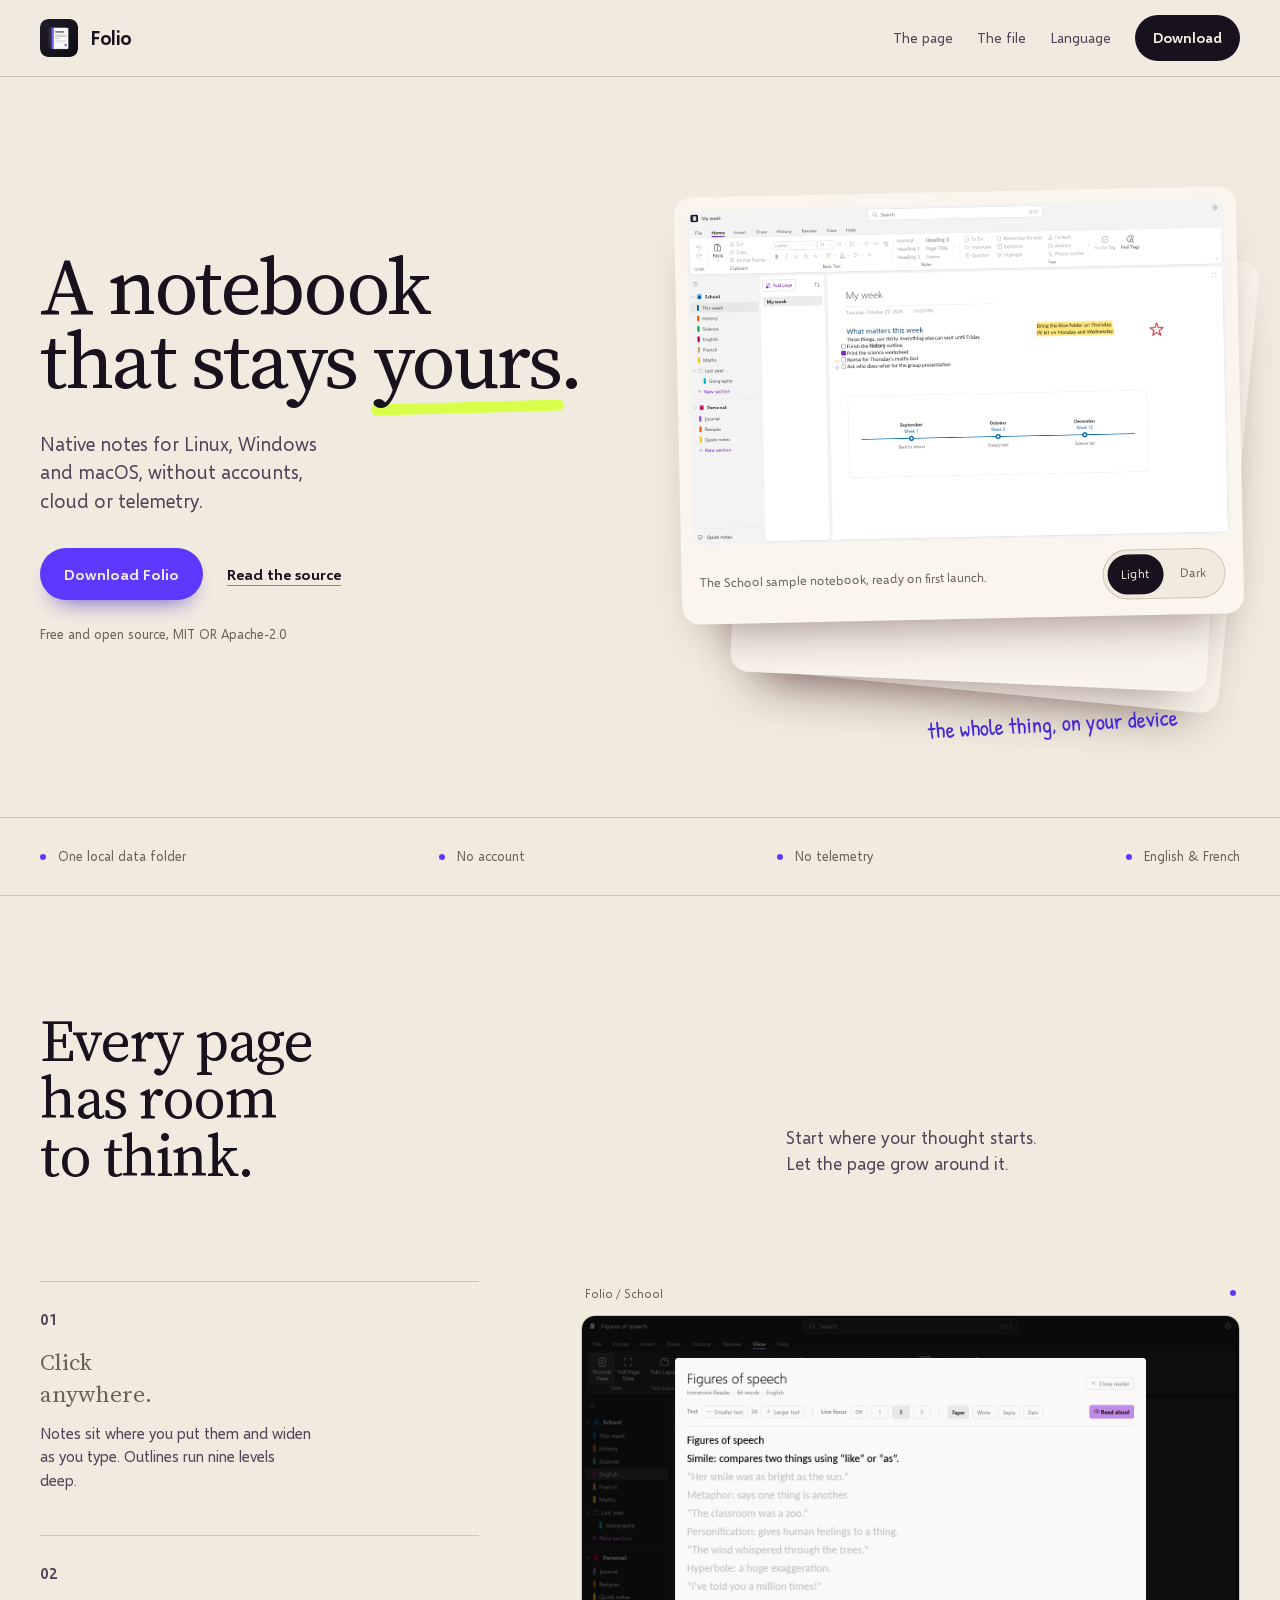
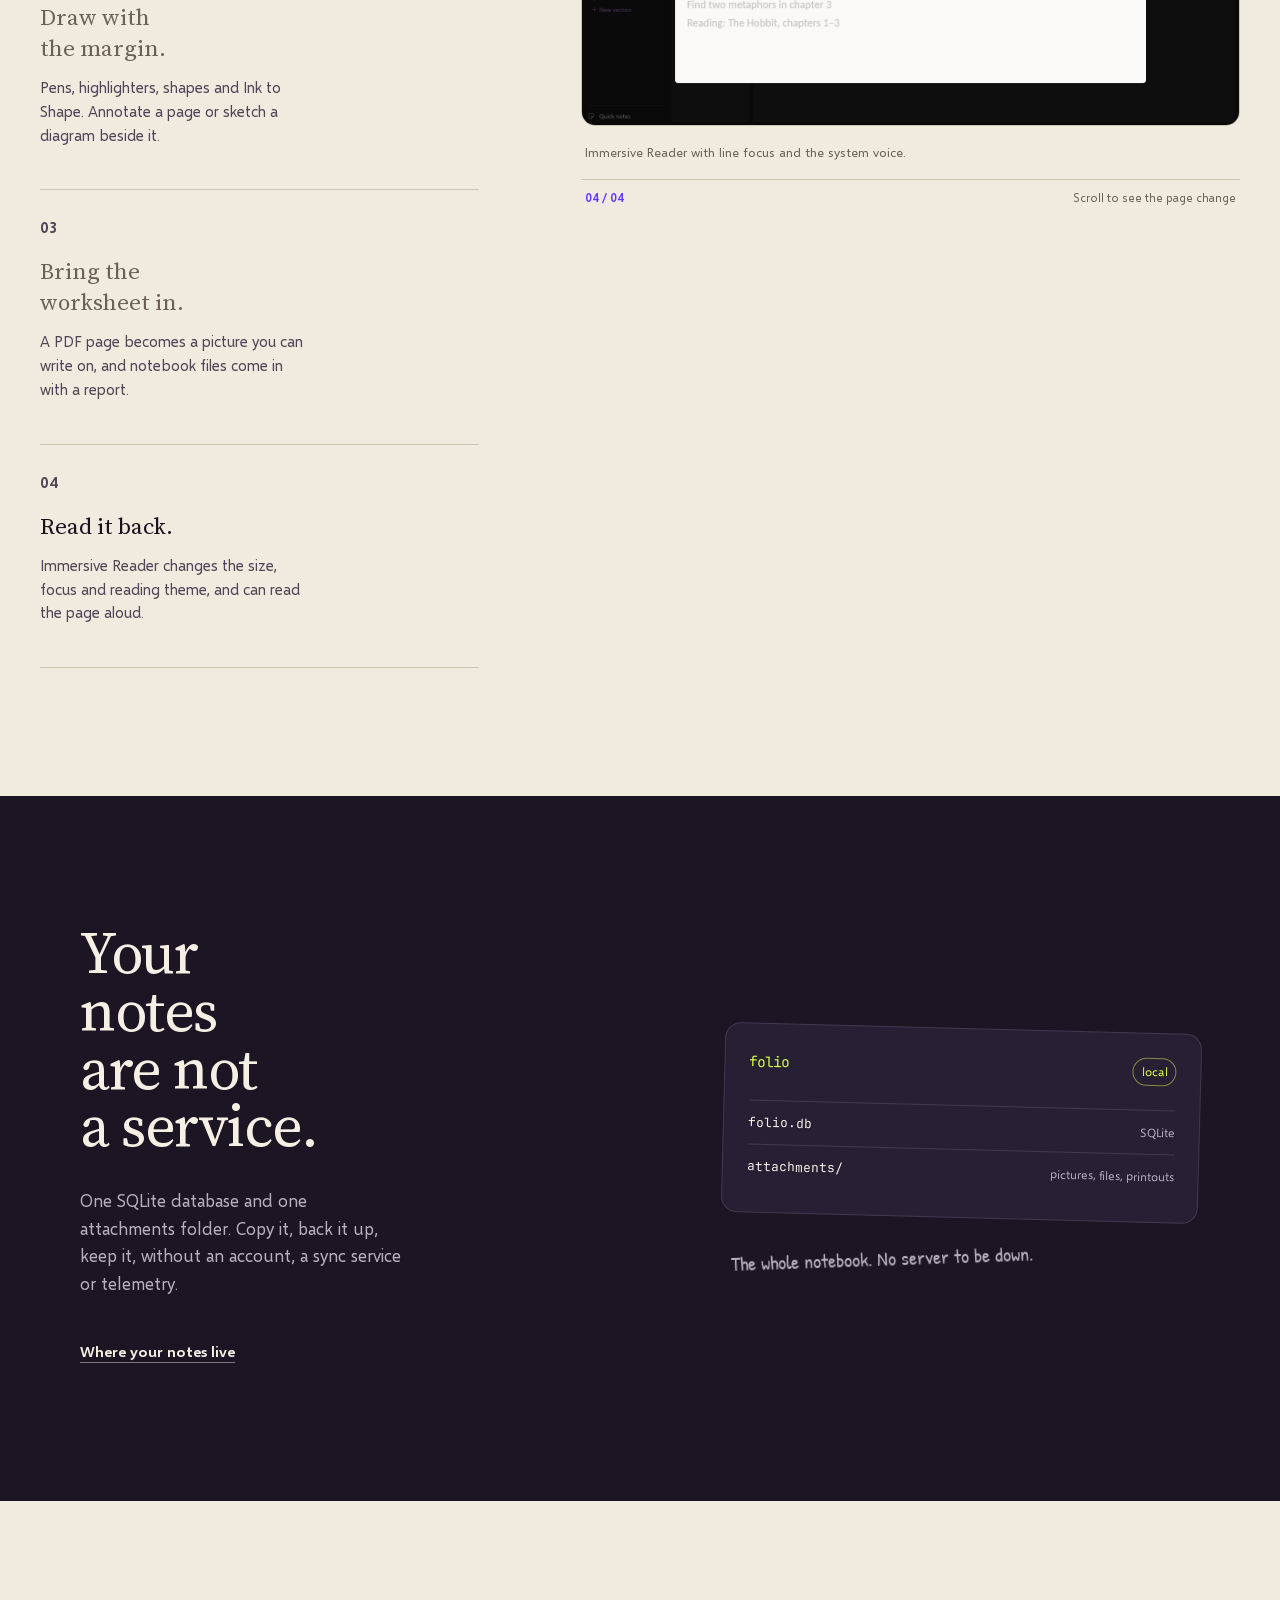
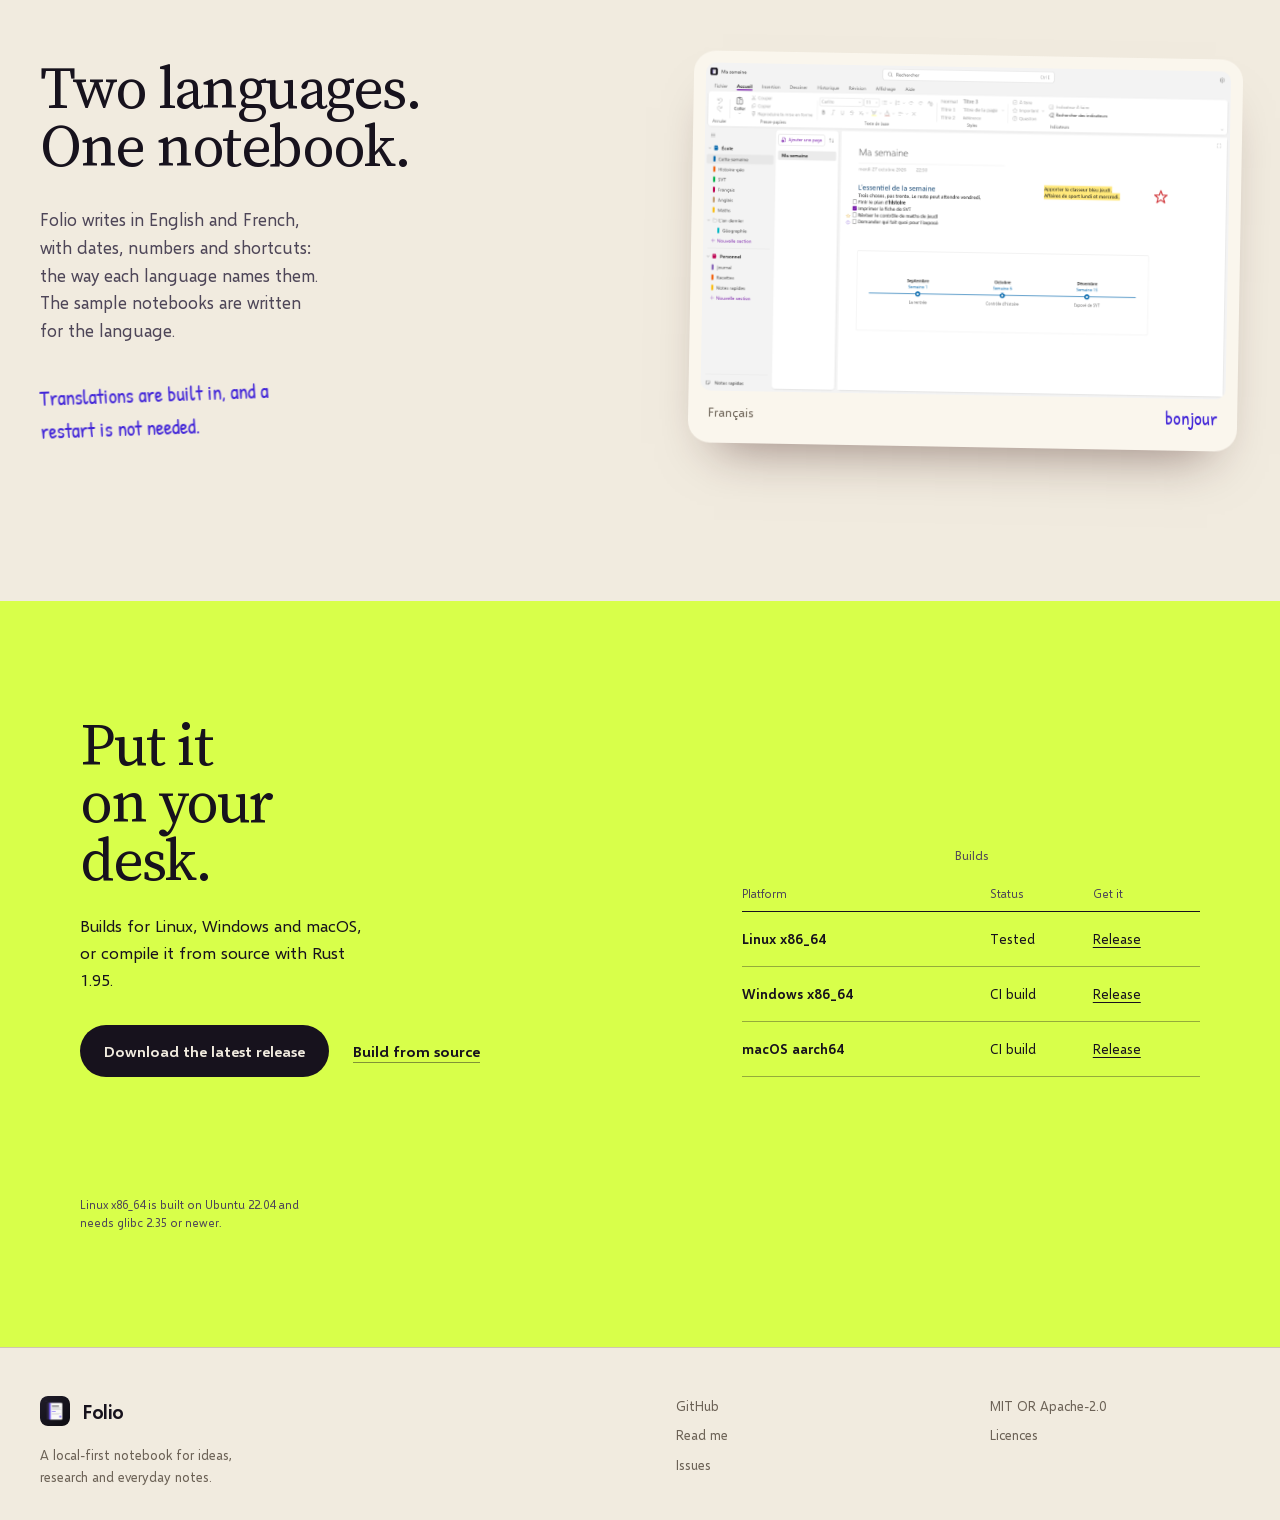
==== commit 6859a363: "Site: note the Linux glibc baseline beside the builds" ====
--- a/site/index.html
+++ b/site/index.html
@@ -194,6 +194,7 @@
             <tr><td>macOS aarch64</td><td>CI build</td><td><a href="https://github.com/moshemalawach/folio/releases/latest">Release</a></td></tr>
           </tbody>
         </table>
+        <p class="builds__note">Linux x86_64 is built on Ubuntu 22.04 and needs glibc 2.35 or newer.</p>
       </div>
     </section>
   </main>
--- a/site/styles.css
+++ b/site/styles.css
@@ -856,6 +856,14 @@
   color: var(--violet-deep);
 }
 
+.builds__note {
+  max-width: 42ch;
+  margin-top: var(--space-4);
+  color: var(--ink-soft);
+  font-size: 0.74rem;
+  line-height: 1.5;
+}
+
 .footer {
   border-top: 1px solid var(--rule);
   padding-block: var(--space-7) var(--space-6);
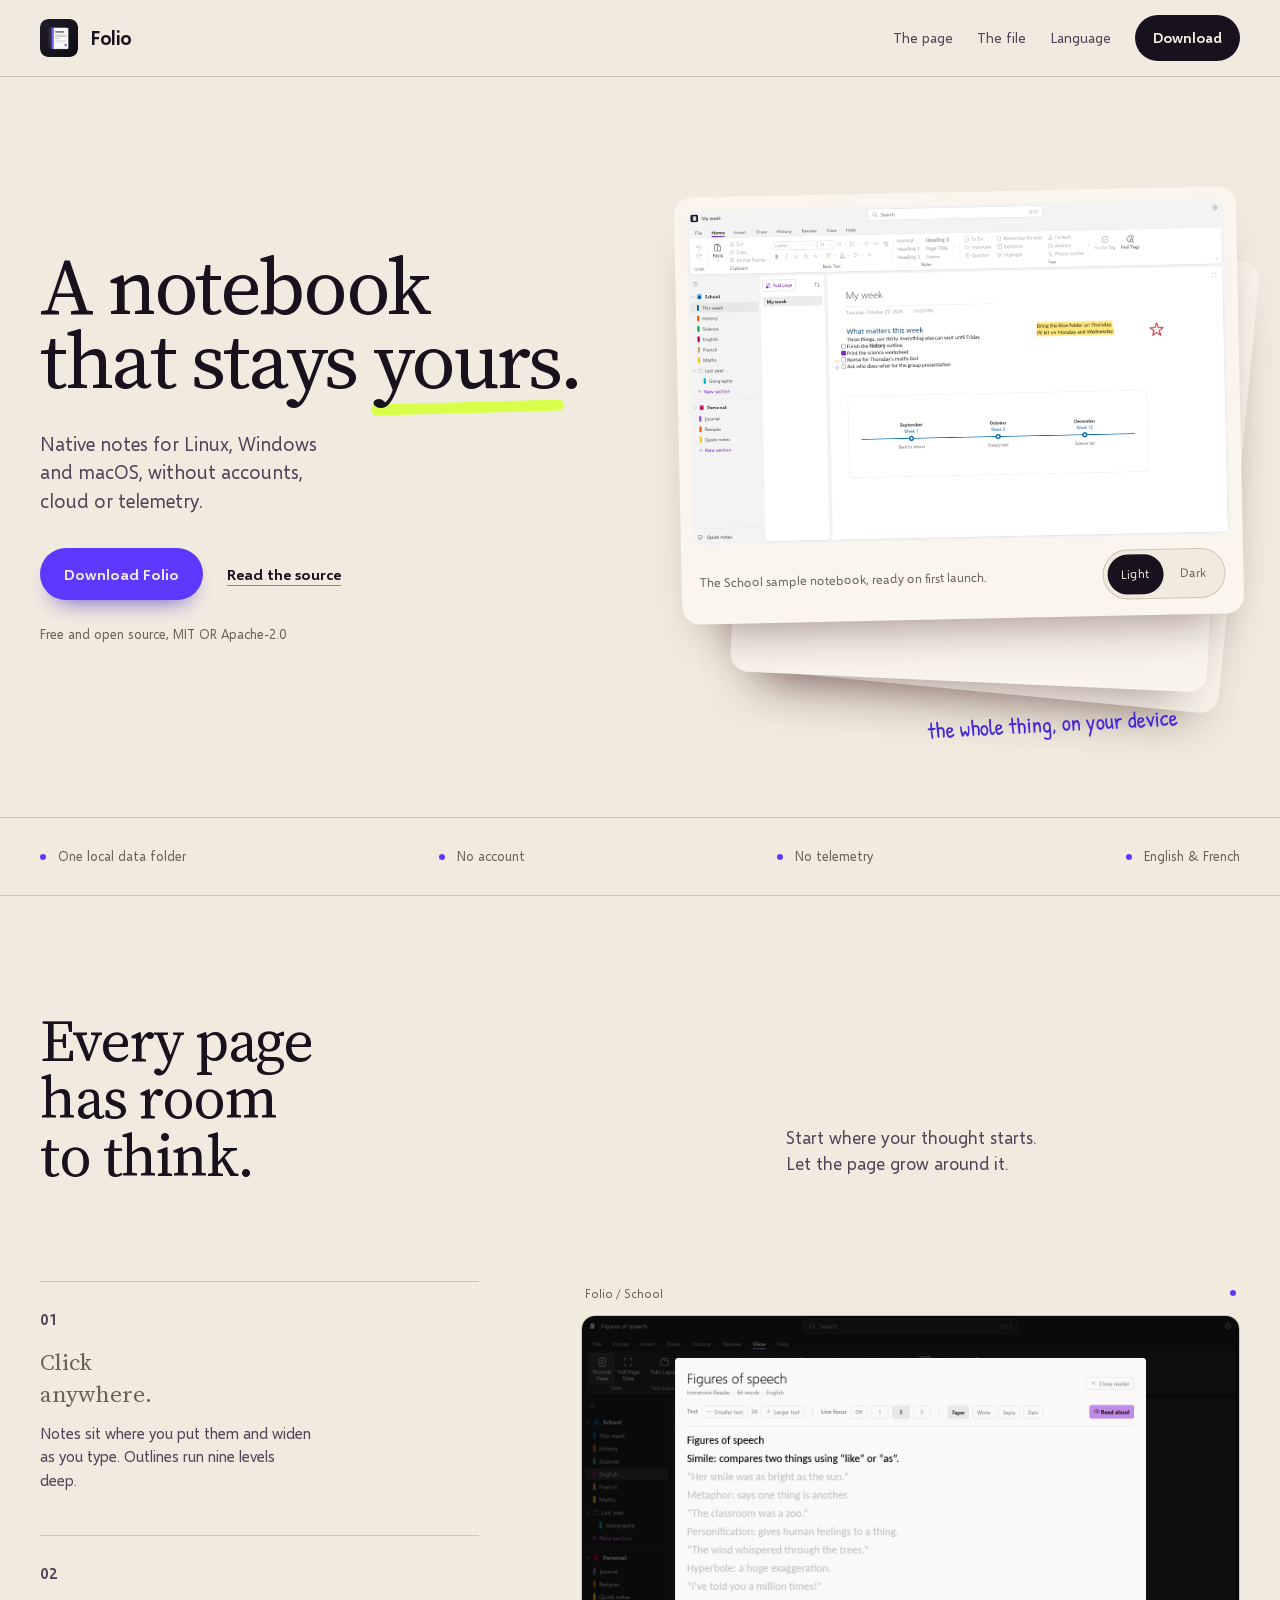
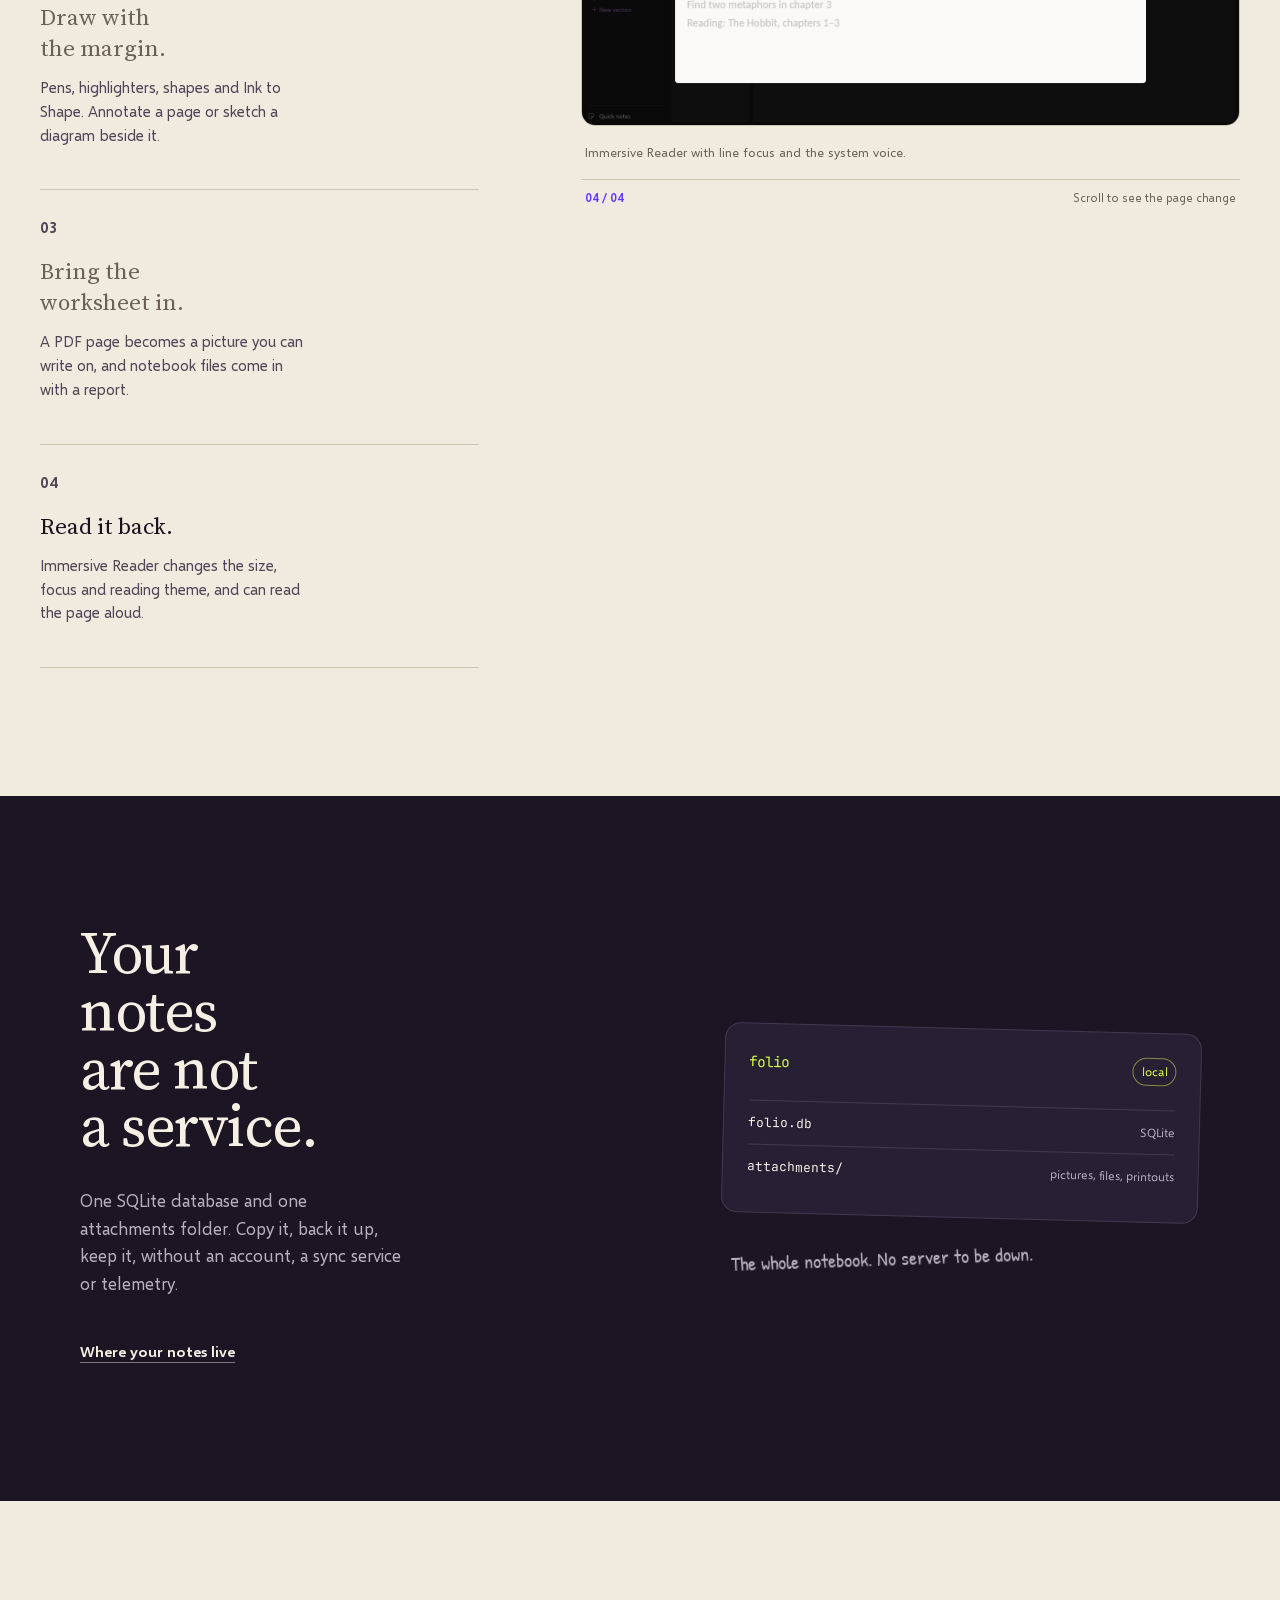
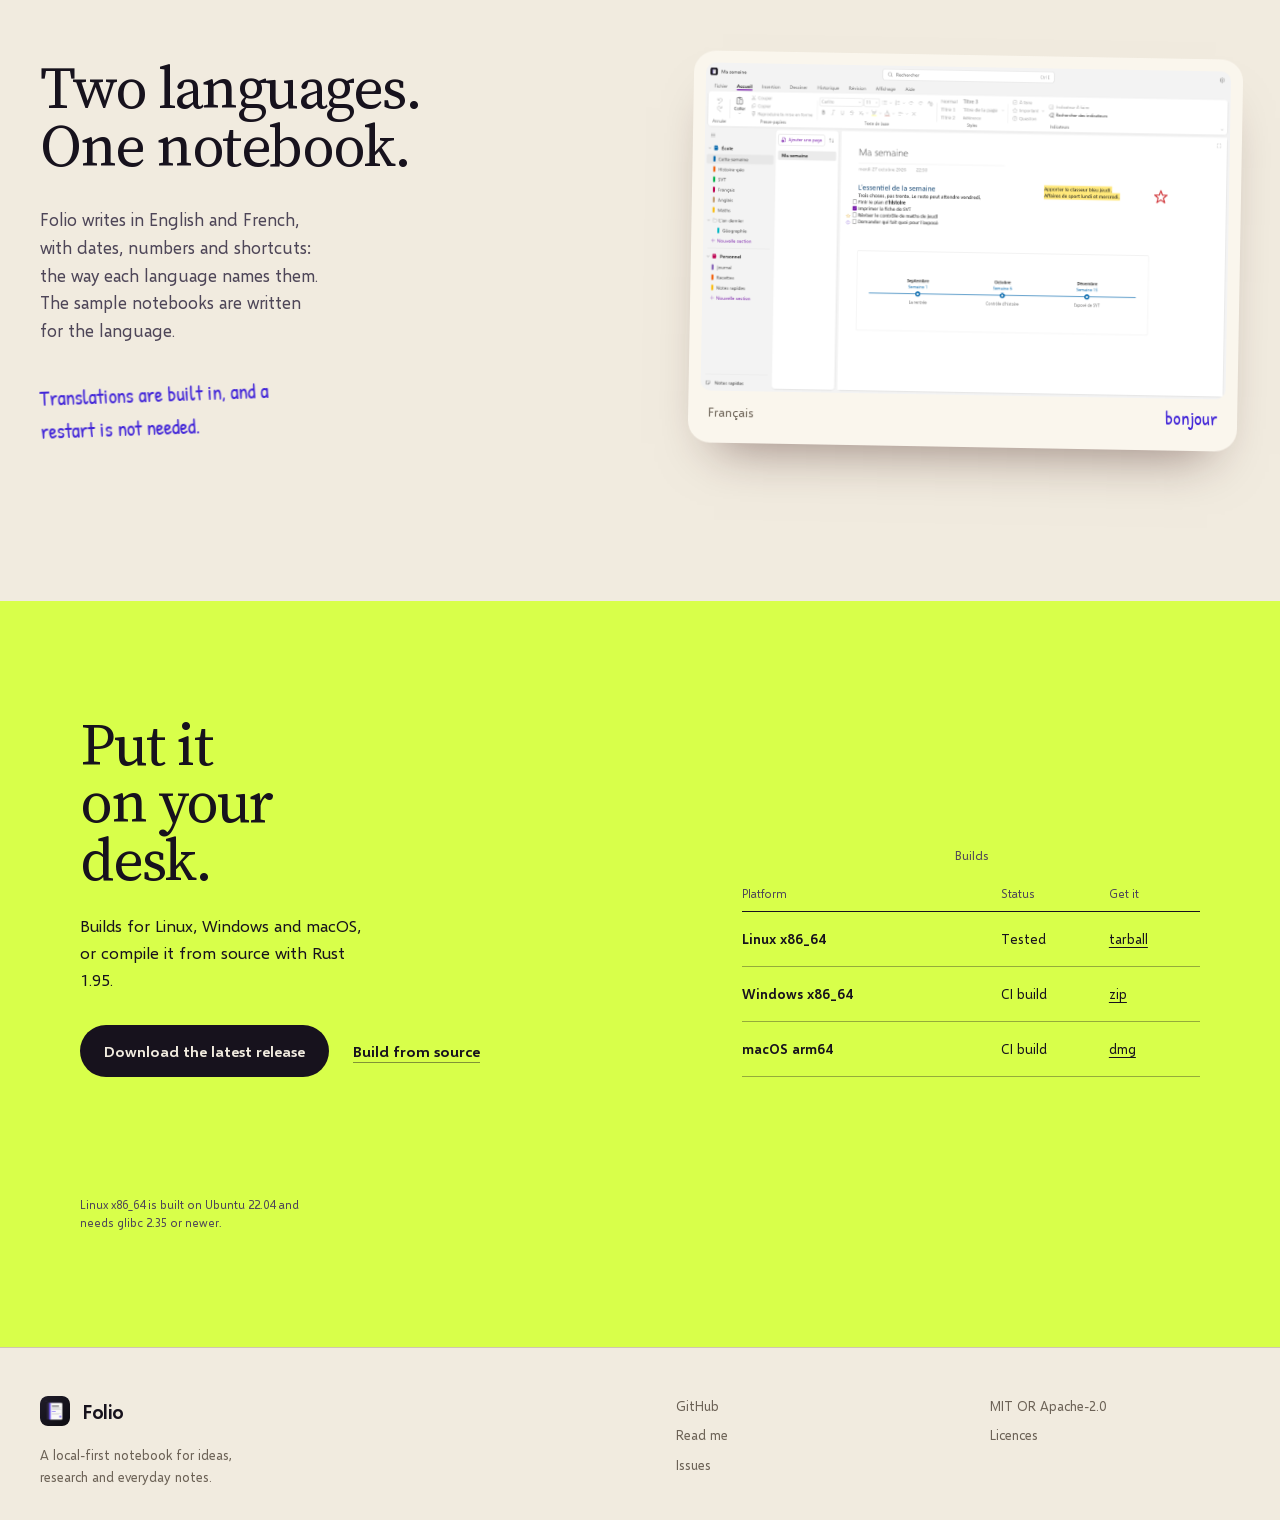
==== commit 80ac46d0: "Release: ship macOS as dmg and Windows as zip; add a social card" ====
--- a/site/index.html
+++ b/site/index.html
@@ -10,8 +10,17 @@
   <meta property="og:title" content="Folio: a notebook that stays yours">
   <meta property="og:description" content="A local-first notebook for Linux, Windows and macOS. No account, no cloud, no telemetry.">
   <meta property="og:url" content="https://moshemalawach.github.io/folio/">
-  <meta property="og:image" content="https://moshemalawach.github.io/folio/assets/images/folio-light.png">
+  <meta property="og:site_name" content="Folio">
+  <meta property="og:image" content="https://moshemalawach.github.io/folio/assets/social-card.png">
+  <meta property="og:image:type" content="image/png">
+  <meta property="og:image:width" content="1200">
+  <meta property="og:image:height" content="630">
+  <meta property="og:image:alt" content="Folio: a notebook that stays yours.">
   <meta name="twitter:card" content="summary_large_image">
+  <meta name="twitter:title" content="Folio: a notebook that stays yours">
+  <meta name="twitter:description" content="A local-first notebook for Linux, Windows and macOS. No account, no cloud, no telemetry.">
+  <meta name="twitter:image" content="https://moshemalawach.github.io/folio/assets/social-card.png">
+  <meta name="twitter:image:alt" content="Folio: a notebook that stays yours.">
   <link rel="canonical" href="https://moshemalawach.github.io/folio/">
   <link rel="icon" href="assets/icon.png" type="image/png">
   <link rel="stylesheet" href="styles.css">
@@ -189,9 +198,9 @@
             <tr><th scope="col">Platform</th><th scope="col">Status</th><th scope="col">Get it</th></tr>
           </thead>
           <tbody>
-            <tr><td>Linux x86_64</td><td>Tested</td><td><a href="https://github.com/moshemalawach/folio/releases/latest">Release</a></td></tr>
-            <tr><td>Windows x86_64</td><td>CI build</td><td><a href="https://github.com/moshemalawach/folio/releases/latest">Release</a></td></tr>
-            <tr><td>macOS aarch64</td><td>CI build</td><td><a href="https://github.com/moshemalawach/folio/releases/latest">Release</a></td></tr>
+            <tr><td>Linux x86_64</td><td>Tested</td><td><a href="https://github.com/moshemalawach/folio/releases/latest">tarball</a></td></tr>
+            <tr><td>Windows x86_64</td><td>CI build</td><td><a href="https://github.com/moshemalawach/folio/releases/latest">zip</a></td></tr>
+            <tr><td>macOS arm64</td><td>CI build</td><td><a href="https://github.com/moshemalawach/folio/releases/latest">dmg</a></td></tr>
           </tbody>
         </table>
         <p class="builds__note">Linux x86_64 is built on Ubuntu 22.04 and needs glibc 2.35 or newer.</p>
